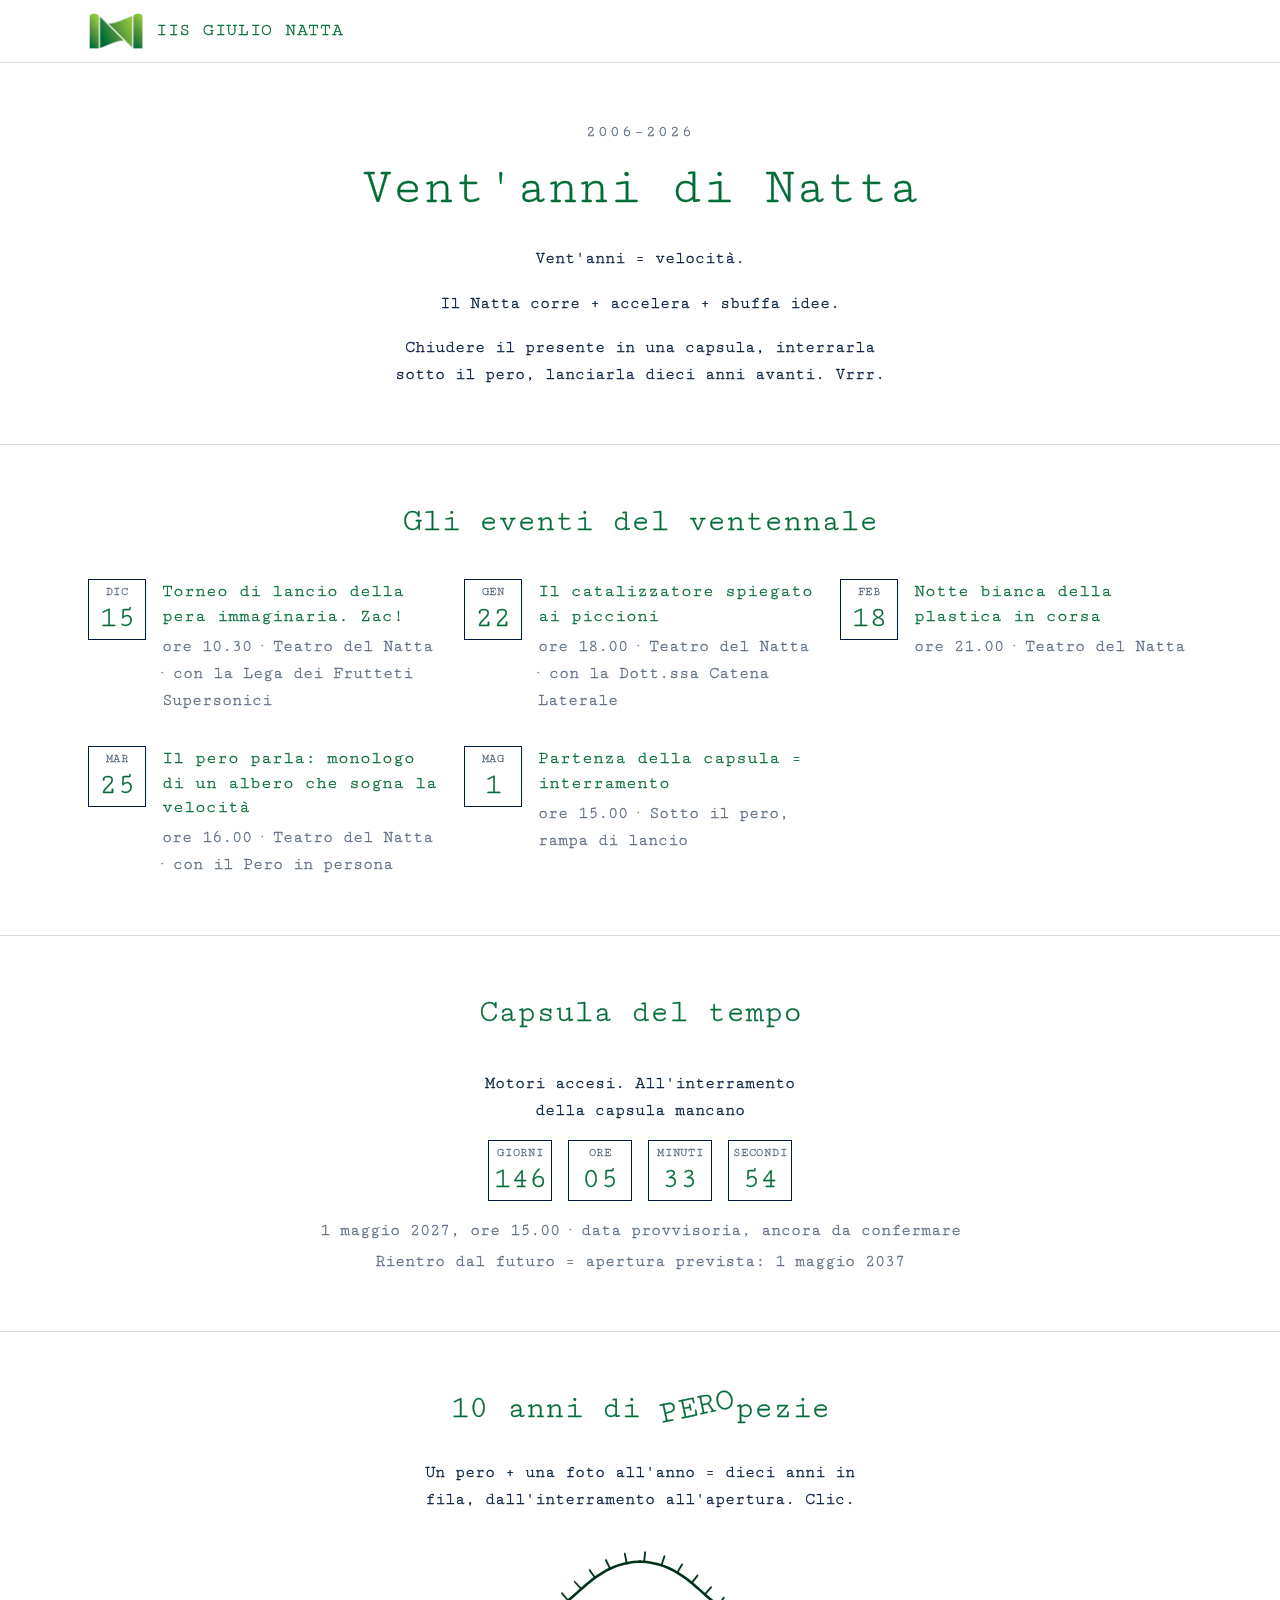
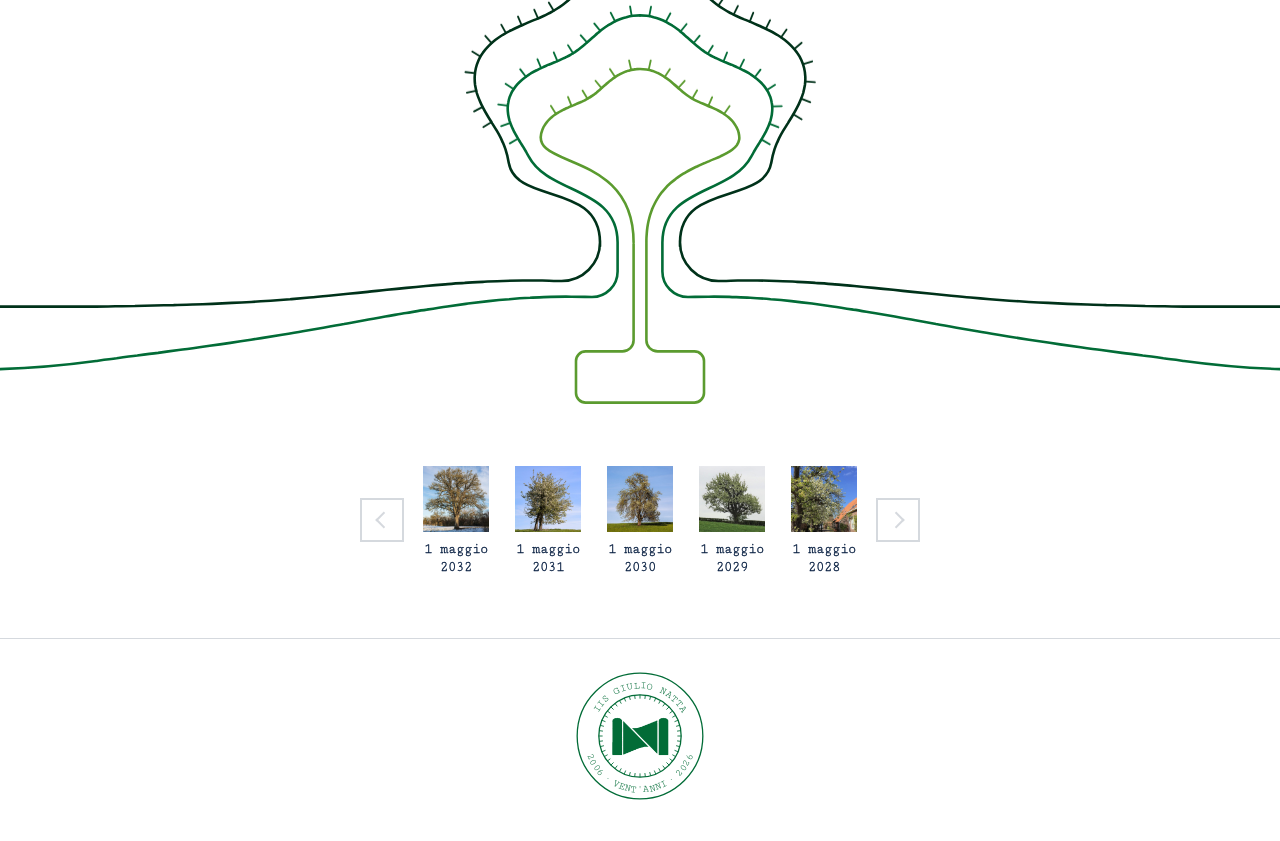
==== index.html @ a5e30e9a "Home riordinata: eventi prima della capsula del tempo, occhiello "2006–2026" e testi in stile futuri" ====
<!DOCTYPE html>
<html lang="it">
<head>
  <meta charset="utf-8">
  <meta name="viewport" content="width=device-width, initial-scale=1">

  <!-- TESTO MODIFICABILE: titolo della scheda del browser e descrizione
       che compare su Google e nelle anteprime quando si condivide il
       link. Stanno qui e non in contenuti/ perché devono esserci prima
       che la pagina legga i file di testo. -->
  <title>Vent'anni di Natta | IIS Giulio Natta, Rivoli</title>
  <meta name="description" content="Il ventennale dell'IIS Giulio Natta di Rivoli (2006–2026) e la capsula del tempo custodita per dieci anni sotto il pero della scuola.">

  <!-- BOZZA: chiede ai motori di ricerca di non mostrare questa pagina
       e di non seguirne i link. Va TOLTA quando il sito è approvato. -->
  <meta name="robots" content="noindex, nofollow">

  <!--
    Il numero dopo ?v= serve a far riscaricare il file quando cambia.
    Senza, il browser continua a usare per qualche minuto la copia
    vecchia e le modifiche non si vedono.
    QUANDO SI MODIFICA UN FILE .css O .js, SI AUMENTA IL NUMERO DI UNO
    in tutte le pagine che lo caricano.
  -->
  <link rel="stylesheet" href="grafica.css?v=7">
  <link rel="icon" href="immagini/logo-natta.png">
</head>
<body data-pagina="home">

  <a class="salta" href="#contenuto">Salta al contenuto</a>

  <!-- La testata: logo e nome della scuola e il menu, su fondo bianco.
       Le voci del menu le mette js/comuni.js, leggendo comuni.txt: solo
       le pagine "pronta". Sul telefono c'è il pulsante "Menu", che apre
       l'elenco; al computer, se ci stanno, le voci sono affiancate. -->
  <header class="testata">
    <div class="interno testata-interno">
      <p class="marchio">
        <!-- alt vuoto: il nome della scuola è scritto subito accanto -->
        <img class="logo-scuola" src="immagini/logo-natta.png" alt="" width="231" height="155">
        <span id="nome-scuola"></span>
      </p>
      <nav class="menu" id="menu" hidden>
        <button type="button" class="pulsante pulsante-vuoto menu-pulsante" id="menu-pulsante" aria-expanded="false" aria-controls="menu-lista"></button>
        <ul class="menu-lista" id="menu-lista"></ul>
      </nav>
    </div>
  </header>

  <!-- Tutti i testi qui sotto arrivano dai file della cartella
       contenuti/: home.txt, comuni.txt, foto-pero.txt ed eventi.txt. Il contenuto resta nascosto
       finché i testi non sono stati letti, così non si vedono titoli
       vuoti. -->
  <main id="contenuto" tabindex="-1" hidden>

    <!-- Apertura: occhiello, titolo (l'unico h1), le righe di testo e i
         pulsanti. "Capsula del tempo", con il conto alla rovescia, sta
         più sotto, dopo gli eventi. -->
    <section class="sezione apertura" aria-labelledby="titolo">
      <div class="interno">
        <p class="occhiello" id="occhiello"></p>
        <h1 class="titolo-sito" id="titolo"></h1>
        <!-- Le righe di testo: una per ogni campo "testo" di home.txt -->
        <div class="presentazione" id="presentazione"></div>
        <!-- I pulsanti compaiono solo se la loro pagina è "pronta" -->
        <p class="pulsanti" id="pulsanti" hidden></p>
      </div>
    </section>

    <!-- "Gli eventi del ventennale": per ogni evento il foglietto della
         data, il titolo e sotto ora, luogo e relatore. Gli eventi
         passati spariscono da soli; la sezione si vede solo prima
         dell'interramento. La riempie js/home.js con eventi.txt. -->
    <section class="sezione" id="sezione-eventi" aria-labelledby="titolo-eventi" hidden>
      <div class="interno">
        <h2 class="titolo-sezione titolo-centrato" id="titolo-eventi"></h2>
        <ul class="date" id="elenco-eventi"></ul>
      </div>
    </section>

    <!-- "Capsula del tempo": il conto alla rovescia e la data, dopo gli
         eventi. Lo scrive js/home.js e cambia con le tre fasi: prima
         dell'interramento, dopo l'interramento, dopo l'apertura. Dopo
         l'interramento gli eventi spariscono e questa sezione sale da
         sola sotto l'apertura. -->
    <section class="sezione sezione-conto" id="sezione-conto" aria-labelledby="titolo-conto">
      <div class="interno">
        <h2 class="titolo-sezione" id="titolo-conto"></h2>
        <div class="conto" id="conto"></div>
      </div>
    </section>

    <!-- "10 anni di Peropezie": il palco con il disegno del pero e, sotto,
         la fila delle foto. Toccando una foto, la foto prende il posto
         del disegno. Lo riempie js/peropezie.js, con i testi di home.txt
         e le foto di foto-pero.txt. -->
    <section class="sezione peropezie" aria-labelledby="titolo-peropezie">
      <div class="interno">
        <h2 class="titolo-sezione" id="titolo-peropezie"></h2>
        <p class="sezione-riga" id="riga-peropezie"></p>

        <div class="palco">
          <!-- Il disegno del pero, letto da immagini/pero-capsula.svg. È
               solo decorativo: nascosto ai lettori di schermo. -->
          <div class="palco-scena palco-pero" id="palco-pero" aria-hidden="true"></div>
          <!-- La foto scelta, al posto del disegno -->
          <figure class="palco-scena palco-foto" id="palco-foto" hidden>
            <img id="palco-immagine" src="" alt="">
          </figure>
        </div>
        <div class="palco-sotto" id="palco-sotto" hidden>
          <p class="palco-data" id="palco-data"></p>
          <p class="palco-credito" id="palco-credito"></p>
          <p><button type="button" class="pulsante pulsante-vuoto" id="torna-al-pero"></button></p>
        </div>

        <!-- La fila delle foto piccole, dalla più recente, con le due
             frecce. Compare solo se ci sono foto. -->
        <div class="fila-foto" id="fila-foto" hidden>
          <button type="button" class="freccia freccia-indietro" id="freccia-indietro"></button>
          <ul class="miniature" id="miniature"></ul>
          <button type="button" class="freccia freccia-avanti" id="freccia-avanti"></button>
        </div>

        <!-- Per il lettore di schermo: dice che cosa c'è nel palco dopo
             ogni cambio -->
        <p class="solo-lettori" id="annuncio-palco" aria-live="polite"></p>
      </div>
    </section>

  </main>

  <!-- TESTO MODIFICABILE: compare solo se i file di testo non si
       possono leggere. -->
  <section class="sezione" id="avviso" hidden>
    <div class="interno">
      <h1 class="titolo-sezione">Vent'anni di Natta</h1>
      <p>Non riesco a caricare i testi di questa pagina.</p>
      <p>Se hai aperto il file dal computer con un doppio clic, usa invece
         anteprima.bat. Altrimenti ricarica la pagina, oppure
         visita il <a href="https://www.itisgiulionatta.it">sito della scuola</a>.</p>
    </div>
  </section>

  <!-- Se JavaScript è spento, la pagina non può leggere i testi -->
  <noscript>
    <section class="sezione">
      <div class="interno">
        <p>Per vedere questa pagina serve JavaScript attivo nel browser.
           In alternativa visita il
           <a href="https://www.itisgiulionatta.it">sito della scuola</a>.</p>
      </div>
    </section>
  </noscript>

  <!-- Il piede: il timbro rotondo e, accanto, il link al kit per i
       docenti (solo quando la pagina c'è, e solo prima
       dell'interramento) -->
  <footer class="piede">
    <div class="interno piede-interno">
      <!-- Il timbro lo disegna js/comuni.js. È solo decorativo. -->
      <div class="timbro" id="timbro" aria-hidden="true"></div>
      <ul class="piede-voci" id="piede" hidden></ul>
    </div>
  </footer>

  <script src="js/contenuti.js?v=1"></script>
  <script src="js/comuni.js?v=5"></script>
  <script src="js/home.js?v=4"></script>
  <script src="js/peropezie.js?v=2"></script>
</body>
</html>
---- grafica.css ----
/* =================================================================
   GRAFICA "A CARTOLINA" - VENT'ANNI DEL NATTA
   IIS Giulio Natta, Rivoli

   Come il sito di orientamento (le regole sono in CLAUDE.md, punto 6).

   IN BREVE
     - un solo carattere, Cutive Mono, salvato nella cartella fonts/
     - fondo tutto bianco; le sezioni sono separate da un filetto
       grigio sottile
     - il verde della scuola per titoli, pulsanti e link
     - pulsanti rettangolari ad angoli vivi, con la freccia "›"
     - foglietti da calendario per le date e il conto alla rovescia

   Si scrive PRIMA PER IL TELEFONO: le regole qui sotto valgono per lo
   schermo piccolo, e quelle per computer e LIM stanno in fondo, nella
   sezione SCHERMI PIÙ LARGHI.
   ================================================================= */


/* -----------------------------------------------------------------
   IL CARATTERE
   Cutive Mono, licenza SIL Open Font License (testo in fonts/OFL.txt).
   Il file sta nel sito: nessun collegamento a Google Fonts.
   Ha un solo spessore, senza grassetto: titoli e nomi si distinguono
   per grandezza, colore e maiuscolo. font-synthesis: none impedisce
   al browser di inventare un grassetto finto.
   ----------------------------------------------------------------- */

@font-face {
  font-family: "Cutive Mono";
  src: url("fonts/cutive-mono-regular.ttf?v=1") format("truetype");
  font-weight: normal;
  font-style: normal;
  font-display: swap;
}


/* -----------------------------------------------------------------
   COLORI
   Contrasto sul bianco scritto accanto a ogni colore. Non si cambiano
   senza dirlo ad Alessandra.
   ----------------------------------------------------------------- */

:root {
  --verde:         #026C37;  /* titoli, pulsanti, link: 6,6 sul bianco */
  --verde-scuro:   #014A26;  /* pulsante pieno al passaggio del mouse: 10,4 */
  --blu-notte:     #00193C;  /* il testo: 17,9 sul bianco */
  --grigio:        #5B6B80;  /* scritte secondarie: 5,4 sul bianco */
  --filetto:       #D5D9DE;  /* il filetto fra le sezioni: solo decorativo */
  --bianco:        #FFFFFF;

  --carattere:     "Cutive Mono", "Courier New", monospace;

  /* Misure */
  --massimo:       72rem;    /* larghezza massima del contenuto */
}


/* -----------------------------------------------------------------
   BASE
   ----------------------------------------------------------------- */

* { box-sizing: border-box; }

[hidden] { display: none !important; }

body {
  margin: 0;
  font-family: var(--carattere);
  font-size: 1.0625rem;   /* 17 pixel: il minimo è 16 */
  font-weight: normal;
  font-synthesis: none;
  /* Niente legature: "fi" resta di due lettere, come vuole il Cutive
     Mono, che ha tutte le lettere larghe uguali */
  font-variant-ligatures: none;
  /* Il Cutive Mono è piuttosto sottile: un contorno di 0,3 pixel nello
     stesso colore del testo lo rende un po' più pieno, come nel sito di
     orientamento. Non vale per il timbro (più sotto). */
  -webkit-text-stroke: 0.3px currentColor;
  line-height: 1.6;
  color: var(--blu-notte);
  background: var(--bianco);
}

/* Il timbro resta come un timbro vero, senza il contorno */
.timbro { -webkit-text-stroke: 0; }

h1, h2, h3 {
  margin: 0 0 0.6em;
  font-weight: normal;
  line-height: 1.25;
  color: var(--verde);
}

/* Righe pareggiate: nei titoli e nei testi brevi centrati le righe
   hanno lunghezze simili, così nessuna parola resta sola a capo. Sui
   browser vecchi non succede niente. */
.titolo-sito,
.titolo-sezione,
.occhiello,
.conto-riga { text-wrap: balance; }

p { margin: 0 0 1em; }
p:last-child { margin-bottom: 0; }

ul { margin: 0; padding: 0; list-style: none; }

a { color: var(--verde); text-decoration-thickness: 1px; text-underline-offset: 0.2em; }
a:hover { text-decoration-thickness: 2px; }

/* Testo nascosto alla vista ma letto dai lettori di schermo */
.solo-lettori {
  position: absolute;
  width: 1px;
  height: 1px;
  overflow: hidden;
  clip: rect(0 0 0 0);
  white-space: nowrap;
}

/* Un dato che manca: [DA COMPLETARE: ...], ben visibile */
.da-completare {
  padding: 0 0.3em;
  border: 2px dashed currentColor;
}


/* -----------------------------------------------------------------
   ACCESSIBILITÀ
   Il contorno di messa a fuoco serve a chi naviga con la tastiera:
   non va tolto. Blu notte, 3 pixel.
   ----------------------------------------------------------------- */

:focus-visible {
  outline: 3px solid var(--blu-notte);
  outline-offset: 3px;
}

/* Il contenuto riceve il focus da "Salta al contenuto": niente
   contorno, il lettore di schermo lo legge comunque */
[tabindex="-1"]:focus { outline: none; }

/* Salta al contenuto: compare solo premendo Tab appena aperta la
   pagina, e porta dritti al contenuto senza passare dalla testata */
.salta {
  position: absolute;
  left: -999px;
  top: 0.5rem;
  z-index: 10;
  padding: 0.6em 1em;
  color: var(--bianco);
  background: var(--verde);
}

.salta:focus { left: 0.75rem; }


/* -----------------------------------------------------------------
   LE SEZIONI
   Tutte su fondo bianco. Dentro, il contenuto è largo al massimo
   --massimo. Fra una sezione e l'altra, un filetto grigio sottile.
   ----------------------------------------------------------------- */

.interno {
  max-width: var(--massimo);
  margin: 0 auto;
  padding: 0 1rem;
}

.sezione {
  padding: 2.5rem 0;
  border-top: 1px solid var(--filetto);
}

.titolo-sezione {
  font-size: 1.75rem;
  margin-bottom: 1.2em;
}


/* -----------------------------------------------------------------
   I PULSANTI
   Rettangolo ad angoli vivi, con la freccia "›" dopo la scritta, alti
   almeno 44 pixel (la misura minima per il dito).
     - pulsante pieno: fondo verde, testo bianco (6,6)
     - pulsante vuoto: fondo bianco, bordo e testo verdi
   ----------------------------------------------------------------- */

.pulsante {
  display: inline-flex;
  align-items: center;
  gap: 0.6em;
  min-height: 2.75rem;      /* 44 pixel */
  padding: 0.45em 1.1em;
  border: 2px solid var(--verde);
  border-radius: 0;
  line-height: 1.3;
  text-decoration: none;
}

/* La freccia "›" è disegnata con due lati di un quadratino ruotato: il
   "›" del Cutive Mono è uguale al segno di maggiore. È solo un disegno,
   senza testo: il lettore di schermo non la legge. */
.pulsante::after,
.link-freccia::after {
  content: "";
  flex: none;
  display: inline-block;
  width: 0.42em;
  height: 0.42em;
  margin-right: 0.15em;
  border-top: 1.5px solid currentColor;
  border-right: 1.5px solid currentColor;
  transform: rotate(45deg);
}

.pulsante:hover { text-decoration: underline; text-decoration-thickness: 1px; }

/* I pulsanti veri (button) non prendono da soli il carattere della
   pagina */
button.pulsante { font: inherit; font-variant-ligatures: none; cursor: pointer; }

.pulsante-pieno {
  color: var(--bianco);
  background: var(--verde);
}

.pulsante-pieno:hover { background: var(--verde-scuro); border-color: var(--verde-scuro); }

.pulsante-vuoto {
  color: var(--verde);
  background: var(--bianco);
}

/* Un link nel testo con la freccia dopo */
.link-freccia::after {
  margin-left: 0.4em;
  vertical-align: 0.08em;
}


/* -----------------------------------------------------------------
   TESTATA
   Bianca: il logo e il nome della scuola, con il filetto sotto.
   ----------------------------------------------------------------- */

.testata {
  position: relative;
  padding: 0.75rem 0;
  border-bottom: 1px solid var(--filetto);
}

.testata-interno {
  display: flex;
  align-items: center;
  gap: 1.5rem;
}

.marchio {
  flex: none;
  display: flex;
  align-items: center;
  gap: 0.75rem;
  margin: 0;
  font-size: 1.125rem;
  line-height: 1.2;
  letter-spacing: 0.04em;
  text-transform: uppercase;
  color: var(--verde);
}

/* Nelle pagine interne logo e nome portano alla home */
a.marchio { text-decoration: none; }
a.marchio:hover #nome-scuola { text-decoration: underline; }


/* -----------------------------------------------------------------
   IL MENU
   Prima disposizione (A): le voci affiancate a destra del nome della
   scuola, se ci stanno; altrimenti (telefono) il pulsante vuoto "Menu"
   a destra, che apre l'elenco sotto la testata, sopra la pagina. La
   pagina in cui si è: verde e sottolineata. js/comuni.js mette
   "menu-stretto" sulla testata quando le voci non ci stanno e
   "menu-aperto" quando l'elenco è aperto.
   ----------------------------------------------------------------- */

.menu {
  flex: 1 1 auto;
  min-width: 0;
  display: flex;
  justify-content: flex-end;
  align-items: center;
  overflow: hidden;            /* per capire se le voci ci stanno */
}

.menu-lista {
  flex: none;
  display: flex;
  gap: 1.75rem;
  margin: 0;
  white-space: nowrap;
}

.menu-lista a {
  display: inline-flex;
  align-items: center;
  min-height: 2.75rem;         /* 44 pixel */
  color: var(--blu-notte);
  text-decoration: none;
}

.menu-lista a:hover { text-decoration: underline; text-decoration-thickness: 1px; }

.menu-lista a[aria-current="page"] {
  color: var(--verde);
  text-decoration: underline;
  text-decoration-thickness: 2px;
  text-underline-offset: 0.35em;
}

.menu-pulsante { display: none; }

/* La freccia del pulsante punta in basso; con il menu aperto, in alto */
.menu-pulsante::after { transform: rotate(135deg); margin-top: -0.25em; }
.menu-pulsante[aria-expanded="true"]::after { transform: rotate(-45deg); margin-top: 0.25em; }

.menu-stretto .menu { overflow: visible; }
.menu-stretto .menu-pulsante { display: inline-flex; }
.menu-stretto .menu-lista { display: none; }

.menu-stretto.menu-aperto .menu-lista {
  display: block;
  position: absolute;
  z-index: 5;
  top: 100%;
  left: 0;
  right: 0;
  padding: 0 1rem 0.5rem;
  background: var(--bianco);
  border-bottom: 1px solid var(--filetto);
  white-space: normal;
}

.menu-stretto.menu-aperto .menu-lista li { border-top: 1px solid var(--filetto); }
.menu-stretto.menu-aperto .menu-lista li:first-child { border-top: 0; }
.menu-stretto.menu-aperto .menu-lista a { display: flex; min-height: 3rem; font-size: 1.125rem; }

/* PROVVISORIO, finché Alessandra non sceglie (index.html?menu=b).
   Seconda disposizione (B): la testata su due righe, tutto centrato,
   come una cartolina: sopra logo e nome, sotto le voci separate da un
   punto. Sul telefono il pulsante sta centrato sotto il nome e l'elenco
   si apre dentro la testata, spingendo giù la pagina, con le voci
   centrate e più grandi. */
.menu-b .testata-interno { flex-direction: column; gap: 0.35rem; }
.menu-b .menu { width: 100%; justify-content: center; }
.menu-b .menu-lista { gap: 0; }
.menu-b .menu-lista li + li::before {
  content: "·";
  margin: 0 0.9em;
  color: var(--grigio);
}
.menu-b .menu-stretto.menu-aperto .menu-lista {
  position: static;
  width: 100%;
  margin-top: 0.5rem;
  padding: 0;
  border-bottom: 0;
  text-align: center;
}
.menu-b .menu-stretto.menu-aperto .menu-lista li + li::before { content: none; }
.menu-b .menu-stretto.menu-aperto .menu-lista a { justify-content: center; font-size: 1.25rem; }
.menu-b .menu-stretto .menu { flex-direction: column; }

/* Il logo è piccolo (231 per 155 pixel): non va ingrandito oltre */
.logo-scuola {
  display: block;
  flex: none;
  width: 56px;
  height: auto;
}


/* -----------------------------------------------------------------
   APERTURA
   Occhiello, titolo, conto alla rovescia e pulsanti, centrati. Senza
   disegno. La sezione d'apertura non ha il filetto sopra: c'è già
   quello della testata.
   ----------------------------------------------------------------- */

.apertura {
  border-top: 0;
  text-align: center;
}

.occhiello {
  margin-bottom: 0.8rem;
  font-size: 1rem;
  letter-spacing: 0.12em;
  text-transform: uppercase;
  color: var(--grigio);
}

.presentazione { max-width: 34rem; margin: 0 auto; text-wrap: balance; }

.titolo-sito {
  max-width: 20em;
  margin: 0 auto 0.5em;
  font-size: 2rem;
  line-height: 1.2;
}

/* Sul telefono i pulsanti uno sotto l'altro, larghi uguali, a tutta
   larghezza; sul computer affiancati (SCHERMI PIÙ LARGHI) */
.pulsanti {
  display: flex;
  flex-direction: column;
  align-items: stretch;
  gap: 0.9rem;
  margin: 2rem 0 0;
}

.pulsanti .pulsante { justify-content: center; }


/* -----------------------------------------------------------------
   IL CONTO ALLA ROVESCIA
   Una riga sopra, i foglietti in fila e, sotto, la data. I foglietti
   sono un disegno (aria-hidden): per il lettore di schermo c'è una
   frase nascosta, scritta una volta sola all'apertura della pagina e
   non annunciata di continuo.
   ----------------------------------------------------------------- */

.sezione-conto { text-align: center; }

.conto { margin: 0; }

.conto-riga { margin: 0 auto 1rem; max-width: 30rem; }

.conto-foglietti {
  display: flex;
  justify-content: center;
  gap: 0.75rem;
}

/* Il foglietto: contorno sottile blu notte, angoli vivi; dentro la
   scritta piccola grigia e il numero grande in verde. Niente anellini,
   niente striscia piena. Largo 64 pixel e non 58 come in orientamento,
   perché ci stiano "SECONDI" e i giorni a tre cifre. */
.foglietto {
  flex: none;
  display: flex;
  flex-direction: column;
  align-items: center;
  width: 64px;
  padding: 0.35rem 0 0.4rem;
  border: 1px solid var(--blu-notte);
  line-height: 1;
}

.foglietto-scritta {
  font-size: 12px;
  letter-spacing: 0.06em;
  margin-left: 0.06em;     /* bilancia la spaziatura dopo l'ultima lettera */
  text-transform: uppercase;
  color: var(--grigio);
}

.foglietto-numero {
  margin-top: 0.3rem;
  font-size: 30px;
  color: var(--verde);
}

/* Dopo l'interramento: un solo foglietto, più largo, con tutti i
   giorni all'apertura (fino a "3.653") */
.foglietto-largo { width: 120px; }

.conto-data {
  margin: 1rem 0 0;
  color: var(--grigio);
}

/* Un pezzo di riga che non si spezza: va a capo intero */
.intero { white-space: nowrap; }

/* La riga dell'apertura sotto la data dell'interramento */
.conto-apertura {
  margin: 0.25rem 0 0;
  color: var(--grigio);
}

/* Dopo l'apertura: la frase al posto dei foglietti */
.conto-aperta { margin: 0; font-size: 1.125rem; }


/* -----------------------------------------------------------------
   "10 ANNI DI PEROPEZIE"
   Titolo e riga centrati, il palco verticale con il disegno del pero
   (o la foto scelta), sotto la fila delle foto piccole con le frecce.
   La linea del terreno esce dal disegno: la sezione la taglia ai bordi.
   ----------------------------------------------------------------- */

.peropezie { text-align: center; overflow: hidden; }

/* La sillaba "pero" del titolo: nel file è scritta normale. In
   maiuscolo e un po' storta, come un timbro messo di traverso. */
.pero {
  display: inline-block;
  text-transform: uppercase;
  transform: rotate(-12deg) translateY(-0.06em);
}

.sezione-riga { max-width: 34rem; margin: -0.5rem auto 2rem; text-wrap: balance; }

/* Il palco ha le proporzioni del disegno (220 per 300) */
.palco {
  position: relative;
  width: min(100%, 18rem);
  aspect-ratio: 220 / 300;
  margin: 0 auto;
}

.palco-scena { position: absolute; inset: 0; margin: 0; }

.palco-pero svg { display: block; width: 100%; height: 100%; overflow: visible; }

/* La foto intera, con i margini bianchi se non ha la forma del palco */
.palco-foto img {
  display: block;
  width: 100%;
  height: 100%;
  object-fit: contain;
  background: var(--bianco);
}

/* Lo spessore lo calcola js/peropezie.js (--spessore), perché sullo
   schermo resti uguale a ogni grandezza del palco */
.palco-pero .linea path { stroke-width: var(--spessore, 2px); }
.palco-pero .righette { stroke-width: var(--spessore-righette, 1.4px); }

/* Il disegno si traccia quando il palco entra nello schermo
   ("disegna"): le due metà di linea-1 partono insieme dai bordi e si
   incontrano in cima alla chioma; linea-2 fa lo stesso mezzo secondo
   dopo; poi linea-3 disegna la chioma interna e scende a chiudere la
   capsula; infine compaiono le righette. Ogni tratto è lungo 1
   (pathLength nel disegno). Con "completo" il disegno è intero, senza
   animazione (per esempio tornando al pero da una foto). */
@keyframes disegna-pero { from { stroke-dashoffset: 1.01; } to { stroke-dashoffset: 0; } }
@keyframes compari { from { opacity: 0; } to { opacity: 1; } }

.palco-pero .linea path { stroke-dasharray: 1 2; stroke-dashoffset: 1.01; }
.palco-pero .righette { opacity: 0; }
.palco-pero.disegna .linea-1 path { animation: disegna-pero 1.3s ease-in-out forwards; }
.palco-pero.disegna .linea-2 path { animation: disegna-pero 1.3s ease-in-out 0.5s forwards; }
.palco-pero.disegna .linea-3 path { animation: disegna-pero 1s ease-in-out 1.8s forwards; }
.palco-pero.disegna .righette { animation: compari 0.5s ease 2.8s forwards; }
.palco-pero.completo .linea path { animation: none; stroke-dasharray: none; stroke-dashoffset: 0; }
.palco-pero.completo .righette { animation: none; opacity: 1; }

@media (prefers-reduced-motion: reduce) {
  .palco-pero .linea path { animation: none; stroke-dasharray: none; stroke-dashoffset: 0; }
  .palco-pero .righette { animation: none; opacity: 1; }
}

.palco-sotto { margin-top: 1rem; }
.palco-data { margin: 0; }
.palco-credito { margin: 0 0 1rem; color: var(--grigio); }

/* La fila delle foto piccole fra le due frecce */
/* Larga quanto le foto, così le frecce stanno accanto alla fila; quando
   le foto non ci stanno, la fila si scorre */
.fila-foto {
  display: flex;
  align-items: center;
  gap: 0.5rem;
  width: fit-content;
  max-width: min(100%, 40rem);
  margin: 2rem auto 0;
}

.miniature {
  flex: 0 1 auto;
  display: flex;
  gap: 0.75rem;
  min-width: 0;
  padding: 6px 4px;          /* spazio per il contorno del focus */
  overflow-x: auto;
  scroll-snap-type: x mandatory;
  scroll-padding-inline: 4px;  /* la prima foto si ferma dentro il margine */
  scrollbar-width: none;
}

.miniature li { flex: none; scroll-snap-align: start; }
/* Con poche foto la fila sta al centro */
.miniature li:first-child { margin-left: auto; }
.miniature li:last-child { margin-right: auto; }

.miniatura {
  display: flex;
  flex-direction: column;
  align-items: center;
  width: 80px;
  padding: 0;
  border: 0;
  background: none;
  font: inherit;
  color: inherit;
  cursor: pointer;
}

.miniatura img {
  display: block;
  width: 72px;
  height: 72px;
  object-fit: cover;
  border: 3px solid transparent;
}

/* La foto che è nel palco ha il bordo verde */
.miniatura[aria-pressed="true"] img { border-color: var(--verde); }

/* La data sotto la foto piccola: 14 pixel, eccezione voluta al minimo di
   16, perché "1 maggio 2027" stia sotto una foto di 72 pixel */
.miniatura-data { margin-top: 0.3rem; font-size: 14px; line-height: 1.3; }

/* Le frecce: pulsanti quadrati a etichetta da 44 pixel */
.freccia {
  position: relative;
  flex: none;
  width: 44px;
  height: 44px;
  padding: 0;
  border: 2px solid var(--verde);
  background: var(--bianco);
  color: var(--verde);
  cursor: pointer;
}

.freccia::before {
  content: "";
  position: absolute;
  top: 50%;
  left: 50%;
  width: 10px;
  height: 10px;
  border-top: 2px solid currentColor;
  border-right: 2px solid currentColor;
  transform: translate(-65%, -50%) rotate(45deg);
}

.freccia-indietro::before { transform: translate(-35%, -50%) rotate(-135deg); }

.freccia:disabled { border-color: var(--filetto); color: var(--filetto); cursor: default; }


/* -----------------------------------------------------------------
   "GLI EVENTI DEL VENTENNALE"
   Il titolo centrato; sotto, per ogni evento, il foglietto della data
   (come gli open day di orientamento) e accanto il titolo dell'evento
   con sotto, in grigio, ora, luogo e relatore. Una colonna sul
   telefono, due dai 48rem, tre dai 66rem.
   ----------------------------------------------------------------- */

.titolo-centrato { text-align: center; }

.date {
  display: grid;
  gap: 1.5rem;
}

.data {
  display: flex;
  align-items: flex-start;
  gap: 1rem;
}

/* Il foglietto degli eventi è largo 58 pixel, come in orientamento */
.data .foglietto { width: 58px; }

.data-testi { min-width: 0; }

.evento-titolo {
  margin: 0 0 0.3rem;
  font-size: 1.125rem;
  line-height: 1.35;
}

.evento-dettagli { margin: 0; color: var(--grigio); }


/* -----------------------------------------------------------------
   PIEDE
   Bianco: il timbro rotondo verde e, accanto, il link al kit per i
   docenti quando c'è.
   ----------------------------------------------------------------- */

.piede {
  padding: 2rem 0 2.5rem;
  border-top: 1px solid var(--filetto);
  font-size: 1rem;
}

.piede-interno {
  display: flex;
  align-items: center;
  justify-content: center;
  gap: 1.25rem;
}

/* Il timbro: due cerchi, le scritte lungo gli archi, le righette verso
   l'interno e il logo al centro, tutto in verde */
.timbro {
  position: relative;
  flex: none;
  width: 120px;
  height: 120px;
  color: var(--verde);
}

.timbro svg { display: block; width: 100%; height: 100%; }

.timbro-bordo,
.timbro-righette {
  fill: none;
  stroke: currentColor;
  stroke-width: 1.2;
}

.timbro-righette { stroke-width: 0.8; }

/* Il disegno del timbro è largo 120 unità: con il timbro largo 120
   pixel, un'unità è un pixel */
.timbro-scritta {
  font-family: var(--carattere);
  font-size: 9.5px;
  letter-spacing: 0.04em;
  fill: currentColor;
}

/* Il logo al centro, tinto di verde: il disegno del logo fa da stampo
   (mask) e il colore lo riempie. Largo quasi quanto lo spazio dentro
   le righette. */
.timbro-logo {
  position: absolute;
  top: 50%;
  left: 50%;
  width: 45%;
  aspect-ratio: 231 / 155;
  transform: translate(-50%, -50%);
  background: currentColor;
  -webkit-mask: url("immagini/logo-natta.png") center / contain no-repeat;
          mask: url("immagini/logo-natta.png") center / contain no-repeat;
}

.piede-voci {
  flex: 0 1 auto;
  min-width: 0;
  line-height: 1.7;
}

.piede-domanda { color: var(--grigio); }


/* -----------------------------------------------------------------
   SCHERMI PIÙ LARGHI
   ----------------------------------------------------------------- */

@media (min-width: 40rem) {
  .interno { padding: 0 1.5rem; }
  .sezione { padding: 3.5rem 0; }
  .titolo-sito { font-size: 2.75rem; }
  .titolo-sezione { font-size: 2rem; }
  .pulsanti { flex-direction: row; justify-content: center; align-items: center; flex-wrap: wrap; }
  .conto-foglietti { gap: 1rem; }
  .piede-interno { gap: 2rem; }
  .timbro { width: 130px; height: 130px; }
  .palco { width: 22rem; }
}

@media (min-width: 56rem) {
  .titolo-sito { font-size: 3.25rem; }
}

/* Gli eventi in colonne */
@media (min-width: 48rem) {
  .date { grid-template-columns: repeat(2, 1fr); gap: 2rem 1.5rem; }
}

@media (min-width: 66rem) {
  .date { grid-template-columns: repeat(3, 1fr); }
}
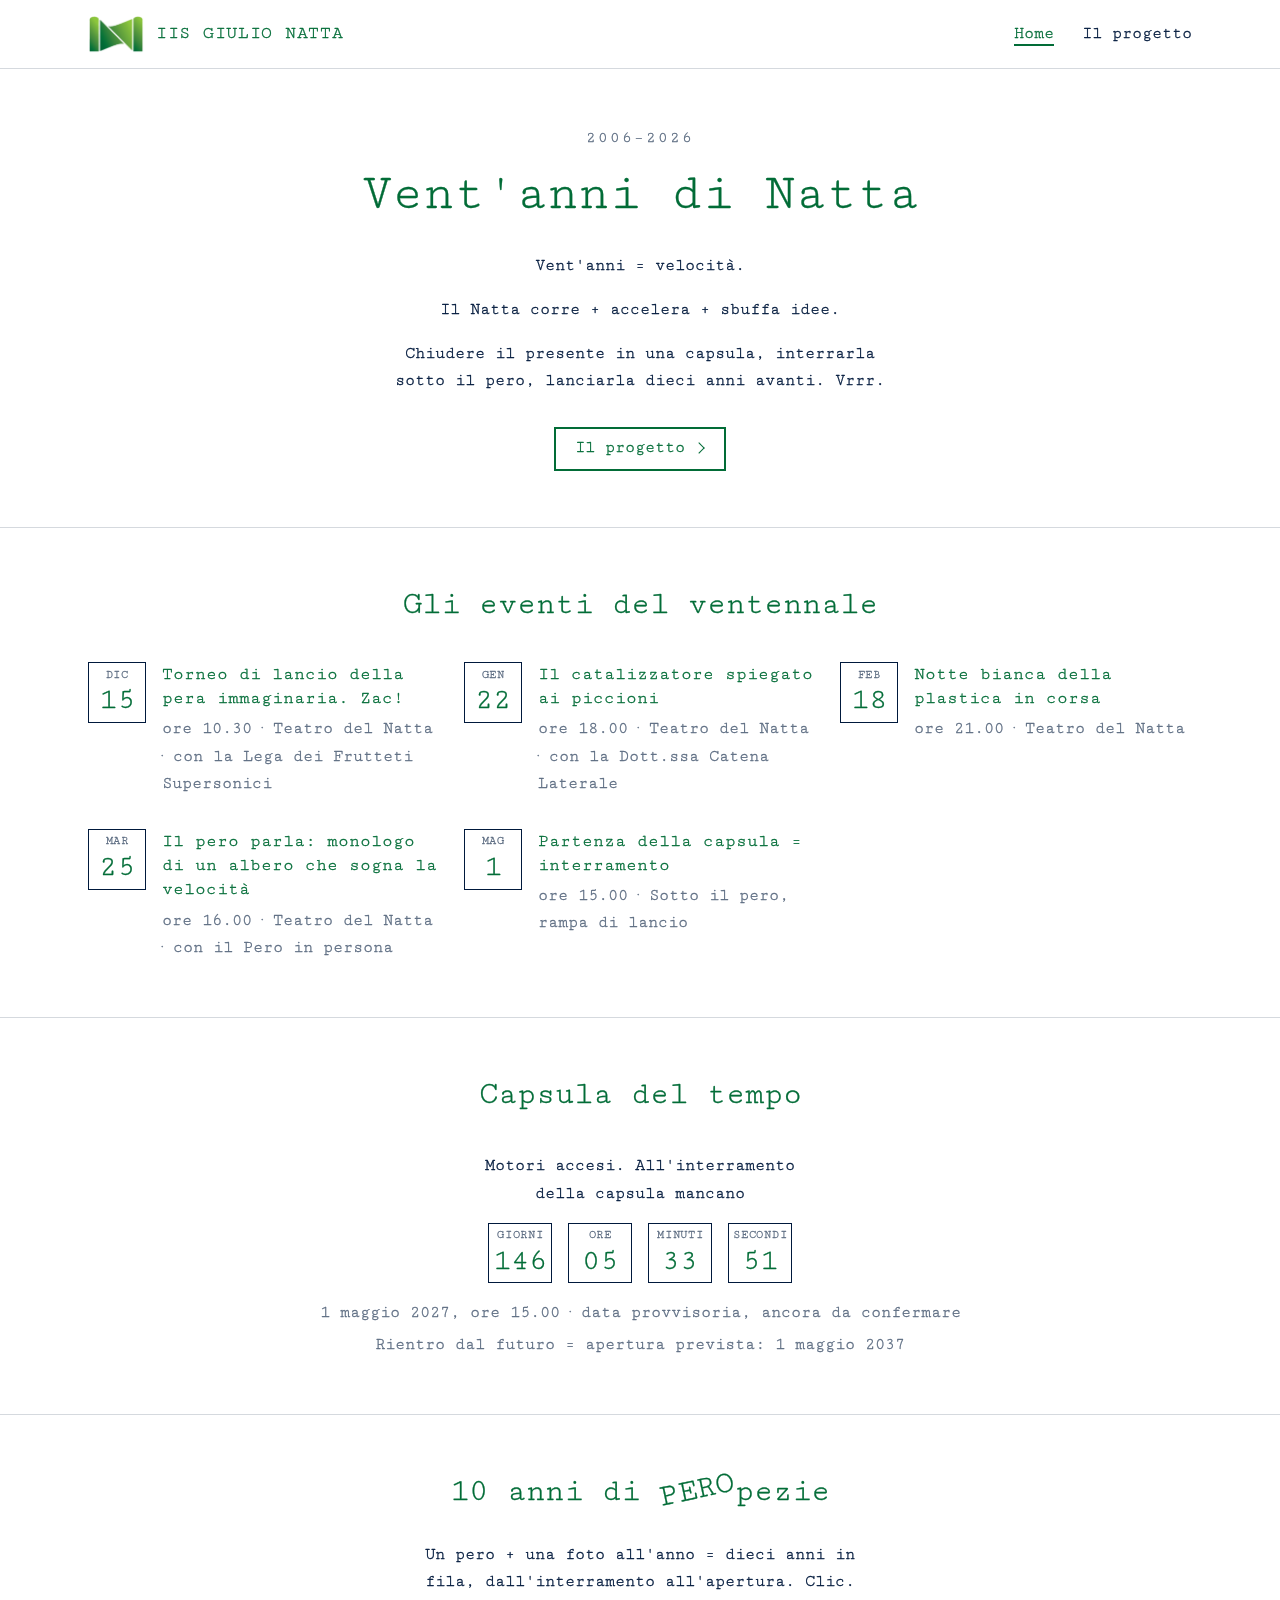
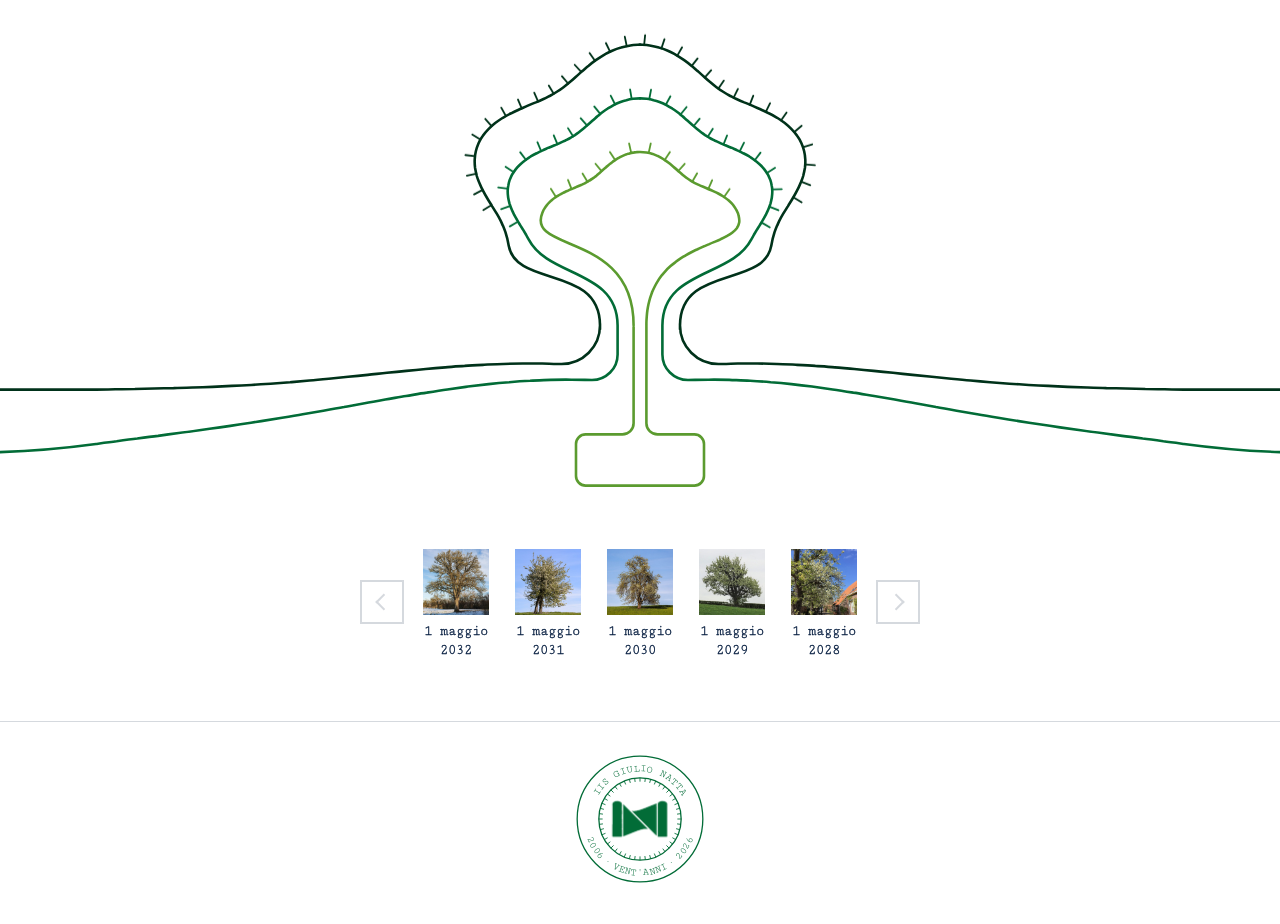
==== commit 9b99a879: "Menu nella testata e pagina "Il progetto" Co-Authored-By: Claude Opus 5.5 <noreply@anthropic.com>" ====
--- a/index.html
+++ b/index.html
@@ -22,7 +22,7 @@
     QUANDO SI MODIFICA UN FILE .css O .js, SI AUMENTA IL NUMERO DI UNO
     in tutte le pagine che lo caricano.
   -->
-  <link rel="stylesheet" href="grafica.css?v=7">
+  <link rel="stylesheet" href="grafica.css?v=8">
   <link rel="icon" href="immagini/logo-natta.png">
 </head>
 <body data-pagina="home">
@@ -165,7 +165,7 @@
   </footer>
 
   <script src="js/contenuti.js?v=1"></script>
-  <script src="js/comuni.js?v=5"></script>
+  <script src="js/comuni.js?v=6"></script>
   <script src="js/home.js?v=4"></script>
   <script src="js/peropezie.js?v=2"></script>
 </body>
--- a/grafica.css
+++ b/grafica.css
@@ -277,7 +277,7 @@
 
 /* -----------------------------------------------------------------
    IL MENU
-   Prima disposizione (A): le voci affiancate a destra del nome della
+   Le voci affiancate a destra del nome della
    scuola, se ci stanno; altrimenti (telefono) il pulsante vuoto "Menu"
    a destra, che apre l'elenco sotto la testata, sopra la pagina. La
    pagina in cui si è: verde e sottolineata. js/comuni.js mette
@@ -325,7 +325,10 @@
 .menu-pulsante::after { transform: rotate(135deg); margin-top: -0.25em; }
 .menu-pulsante[aria-expanded="true"]::after { transform: rotate(-45deg); margin-top: 0.25em; }
 
-.menu-stretto .menu { overflow: visible; }
+.menu-stretto .menu { flex: none; overflow: visible; }
+/* Con il pulsante, il nome della scuola può andare su due righe invece
+   di finire sotto il pulsante */
+.menu-stretto .marchio { flex: 1 1 auto; min-width: 0; }
 .menu-stretto .menu-pulsante { display: inline-flex; }
 .menu-stretto .menu-lista { display: none; }
 
@@ -345,32 +348,6 @@
 .menu-stretto.menu-aperto .menu-lista li { border-top: 1px solid var(--filetto); }
 .menu-stretto.menu-aperto .menu-lista li:first-child { border-top: 0; }
 .menu-stretto.menu-aperto .menu-lista a { display: flex; min-height: 3rem; font-size: 1.125rem; }
-
-/* PROVVISORIO, finché Alessandra non sceglie (index.html?menu=b).
-   Seconda disposizione (B): la testata su due righe, tutto centrato,
-   come una cartolina: sopra logo e nome, sotto le voci separate da un
-   punto. Sul telefono il pulsante sta centrato sotto il nome e l'elenco
-   si apre dentro la testata, spingendo giù la pagina, con le voci
-   centrate e più grandi. */
-.menu-b .testata-interno { flex-direction: column; gap: 0.35rem; }
-.menu-b .menu { width: 100%; justify-content: center; }
-.menu-b .menu-lista { gap: 0; }
-.menu-b .menu-lista li + li::before {
-  content: "·";
-  margin: 0 0.9em;
-  color: var(--grigio);
-}
-.menu-b .menu-stretto.menu-aperto .menu-lista {
-  position: static;
-  width: 100%;
-  margin-top: 0.5rem;
-  padding: 0;
-  border-bottom: 0;
-  text-align: center;
-}
-.menu-b .menu-stretto.menu-aperto .menu-lista li + li::before { content: none; }
-.menu-b .menu-stretto.menu-aperto .menu-lista a { justify-content: center; font-size: 1.25rem; }
-.menu-b .menu-stretto .menu { flex-direction: column; }
 
 /* Il logo è piccolo (231 per 155 pixel): non va ingrandito oltre */
 .logo-scuola {
@@ -790,3 +767,53 @@
 @media (min-width: 66rem) {
   .date { grid-template-columns: repeat(3, 1fr); }
 }
+
+
+/* =================================================================
+   LE PAGINE INTERNE (il-progetto.html, partecipa.html,
+   per-i-docenti.html)
+   Apertura centrata come la home; sezioni con il titolo centrato e il
+   testo allineato a sinistra in una colonna leggibile.
+   ================================================================= */
+
+.titolo-pagina { margin-bottom: 0.6em; }
+
+.testo-pagina .paragrafi,
+.testo-pagina .voci,
+.testo-pagina .elenco-puntato {
+  max-width: 40rem;
+  margin-left: auto;
+  margin-right: auto;
+}
+
+.paragrafi p { margin: 0 0 1em; }
+.paragrafi:empty { display: none; }
+
+/* Le voci: nome in verde, sotto la descrizione */
+.voci { display: grid; gap: 1.5rem; margin-top: 1.5rem; }
+.voce-nome { margin: 0 0 0.2rem; font-size: 1.125rem; }
+.voce-testo { margin: 0; }
+
+/* L'elenco puntato, con un trattino grigio al posto del pallino */
+.elenco-puntato li {
+  position: relative;
+  padding-left: 1.5rem;
+  margin-bottom: 0.7rem;
+}
+.elenco-puntato li::before {
+  content: "";
+  position: absolute;
+  left: 0;
+  top: 0.8em;
+  width: 0.8rem;
+  height: 1px;
+  background: var(--grigio);
+}
+
+/* Le due date: una sotto l'altra sul telefono, affiancate al computer */
+.date-due { max-width: 40rem; margin: 0 auto; }
+
+@media (min-width: 48rem) {
+  .voci { grid-template-columns: repeat(2, 1fr); gap: 2rem 2.5rem; max-width: 52rem; }
+  .date-due { grid-template-columns: repeat(2, 1fr); }
+}
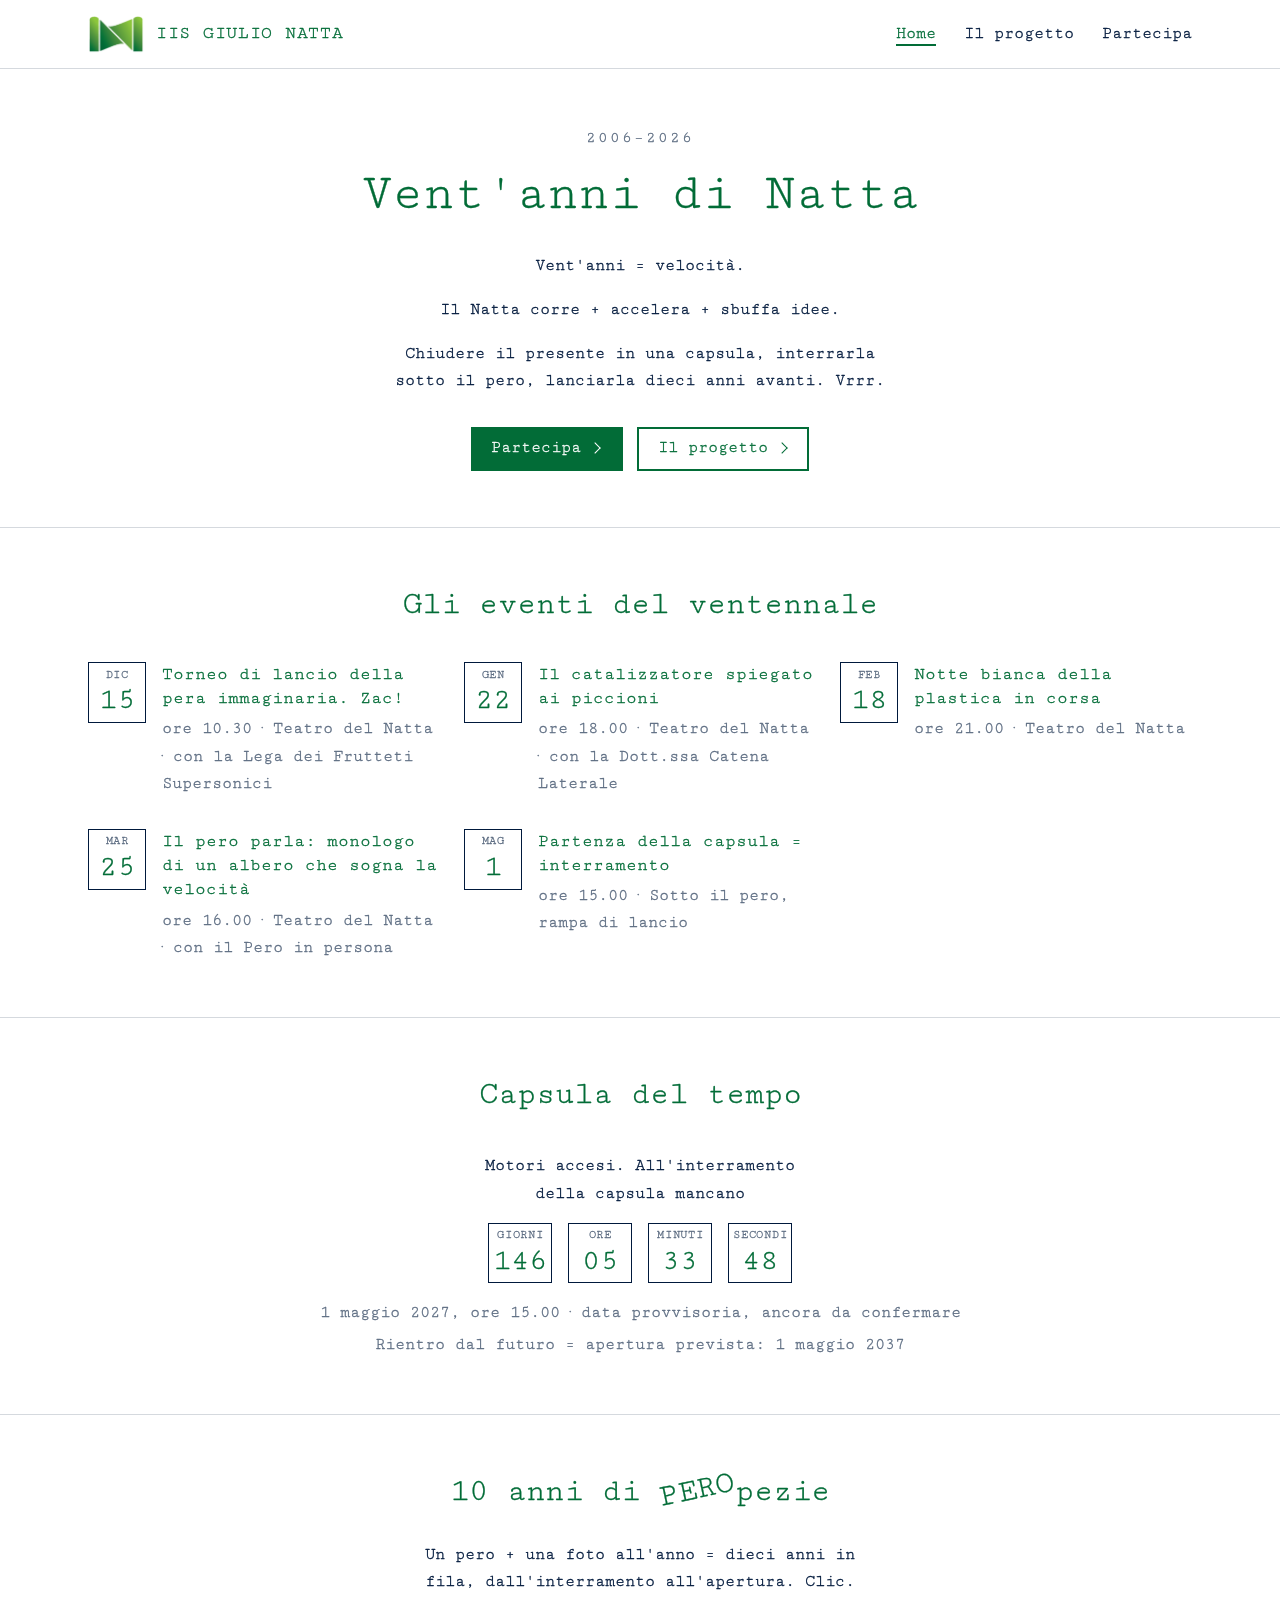
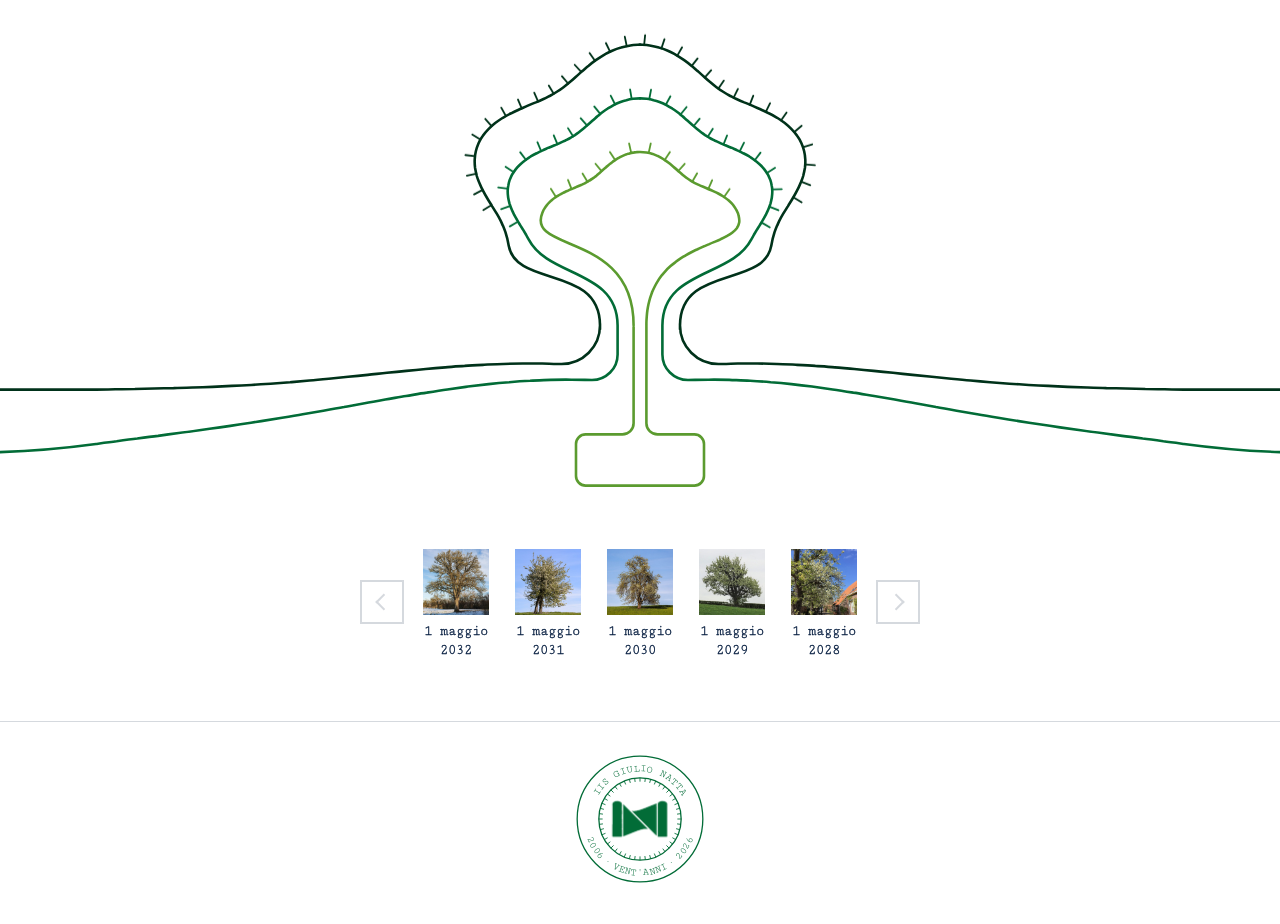
==== commit 182db7cb: "Pagina "Partecipa" con i segnaposto dei moduli e il codice QR Co-Authored-By: Claude Opus 5.5 <norep" ====
--- a/index.html
+++ b/index.html
@@ -22,7 +22,7 @@
     QUANDO SI MODIFICA UN FILE .css O .js, SI AUMENTA IL NUMERO DI UNO
     in tutte le pagine che lo caricano.
   -->
-  <link rel="stylesheet" href="grafica.css?v=8">
+  <link rel="stylesheet" href="grafica.css?v=9">
   <link rel="icon" href="immagini/logo-natta.png">
 </head>
 <body data-pagina="home">
--- a/grafica.css
+++ b/grafica.css
@@ -817,3 +817,30 @@
   .voci { grid-template-columns: repeat(2, 1fr); gap: 2rem 2.5rem; max-width: 52rem; }
   .date-due { grid-template-columns: repeat(2, 1fr); }
 }
+
+
+/* -----------------------------------------------------------------
+   PARTECIPA
+   Per ogni modulo: titolo e riga centrati, poi il pulsante pieno e il
+   codice QR (blu notte su fondo bianco, con il suo margine bianco:
+   serve ai telefoni per leggerlo).
+   ----------------------------------------------------------------- */
+
+.modulo { text-align: center; }
+
+/* L'avviso sull'account della scuola, sotto la riga dell'apertura */
+.avviso-account {
+  max-width: 34rem;
+  margin: 1.25rem auto 0;
+  padding: 0.6rem 1rem;
+  border: 1px solid var(--verde);
+  color: var(--verde);
+  text-wrap: balance;
+}
+
+.modulo-link { margin-top: 1.5rem; }
+.modulo-pulsante { margin: 0 0 1.25rem; }
+.modulo-qr { width: 160px; margin: 0 auto; color: var(--blu-notte); }
+.modulo-qr svg { display: block; width: 100%; height: auto; }
+.modulo-inquadra { margin: 0.6rem auto 0; max-width: 24rem; color: var(--grigio); font-size: 1rem; }
+.modulo-segnaposto { margin: 0; }
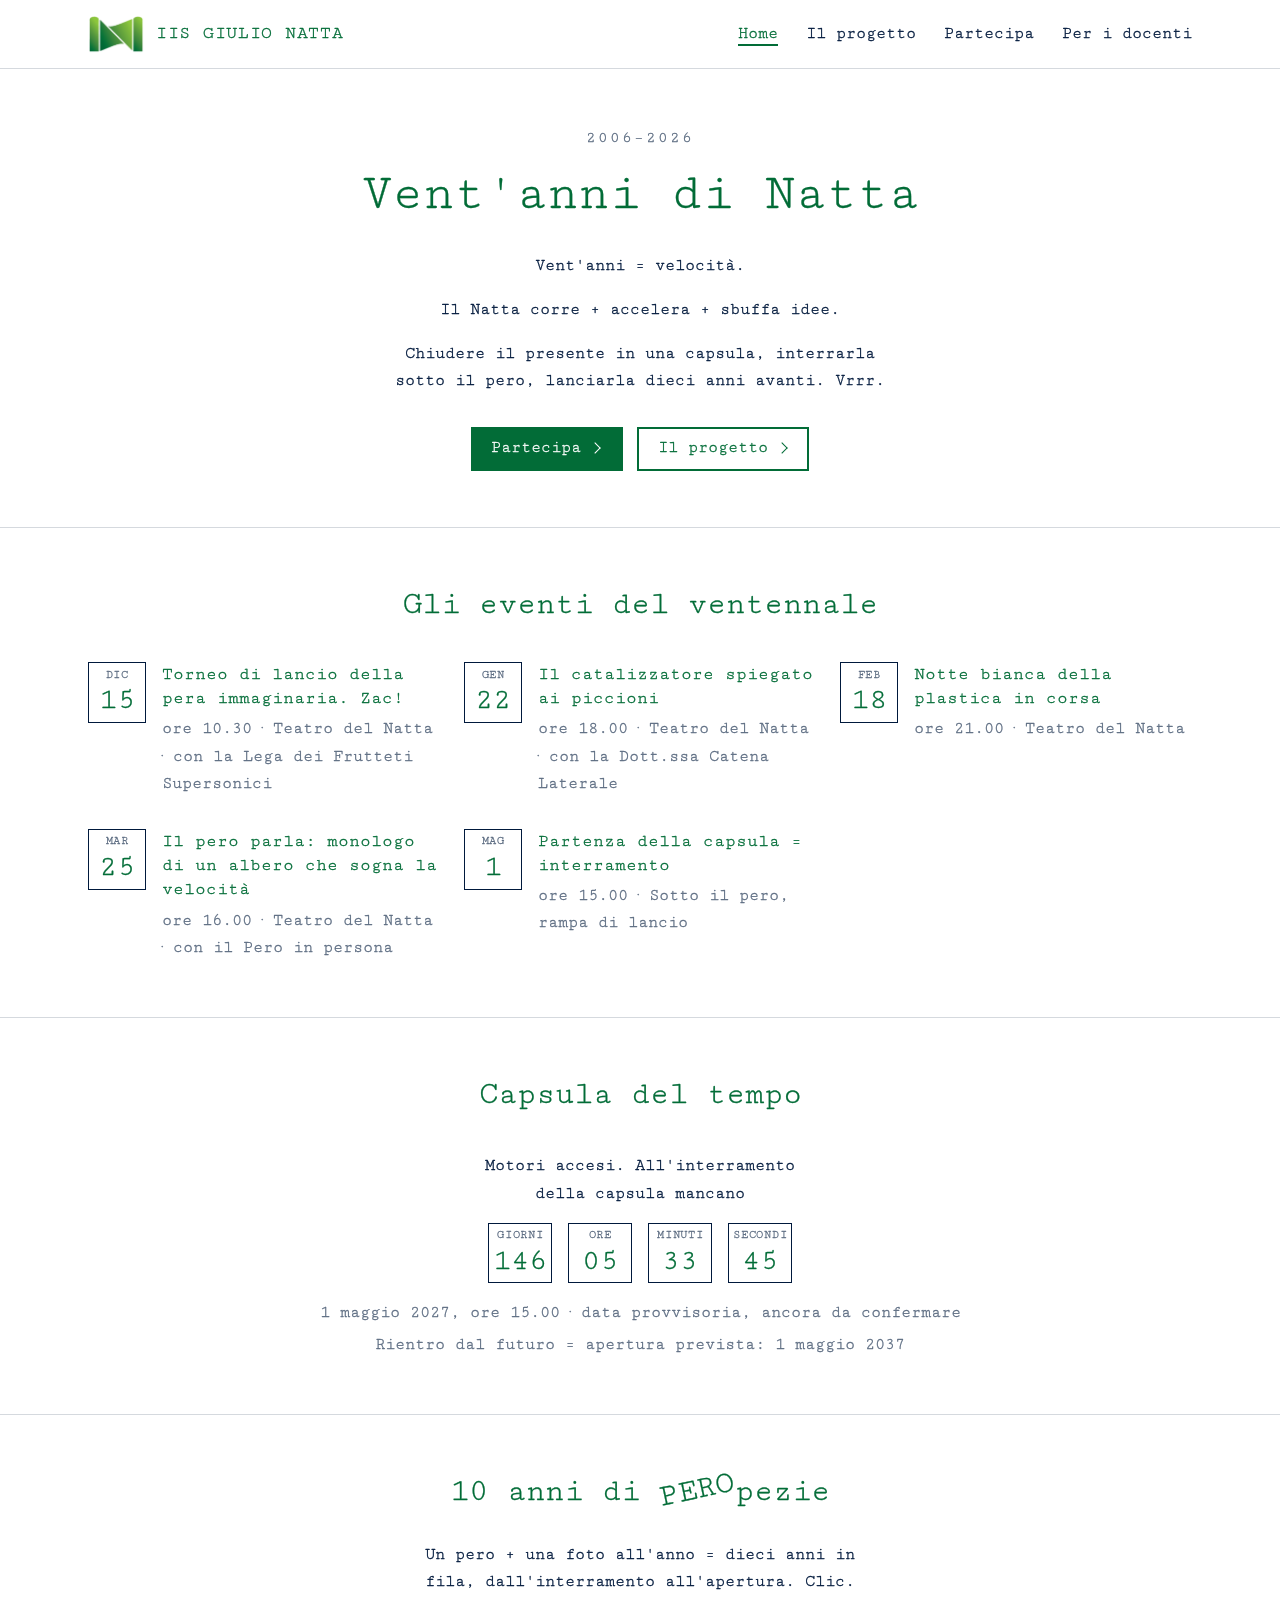
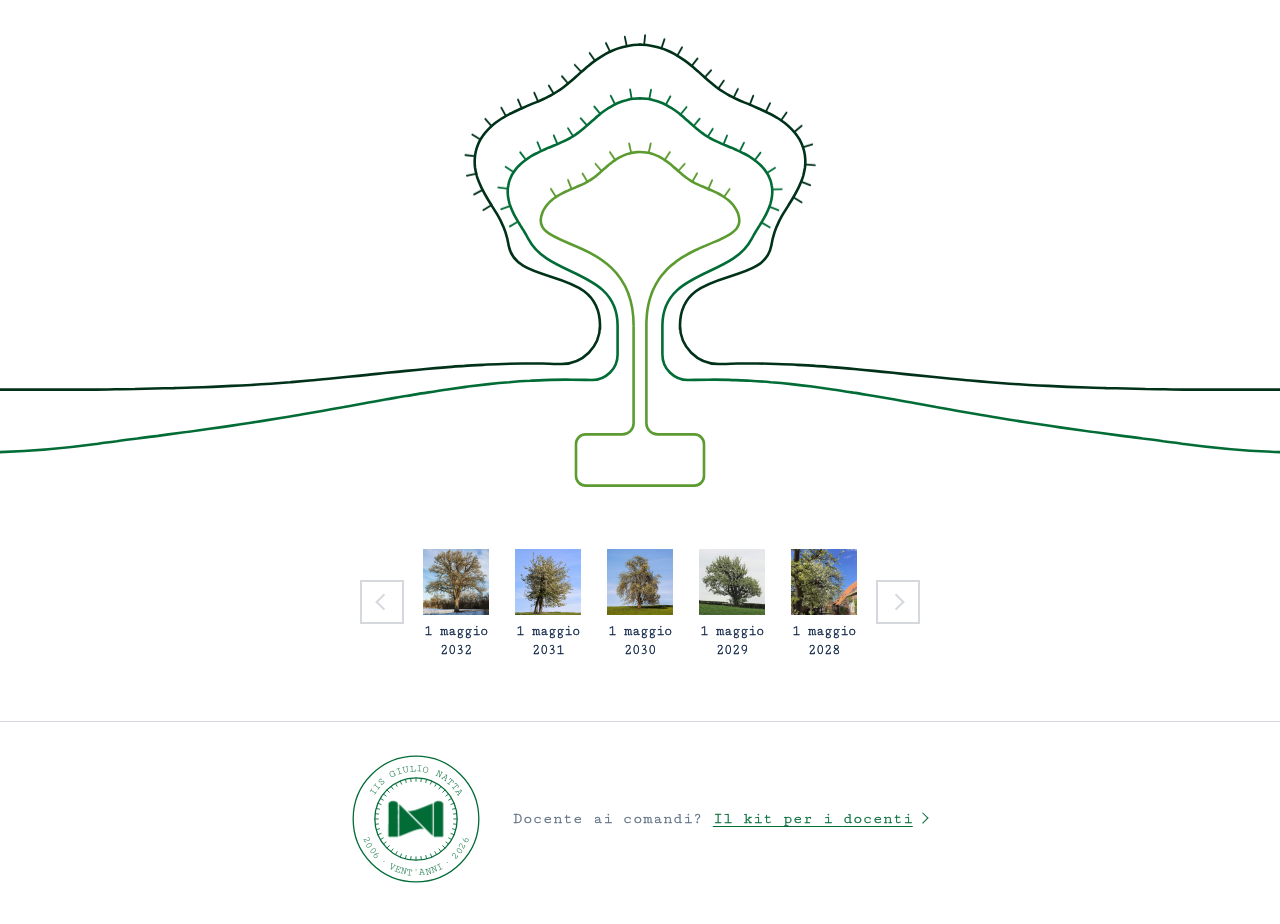
==== commit b5744060: "Pagina "Per i docenti" con i segnaposto e il link al kit nel piede Co-Authored-By: Claude Opus 5.5 <" ====
--- a/index.html
+++ b/index.html
@@ -22,7 +22,7 @@
     QUANDO SI MODIFICA UN FILE .css O .js, SI AUMENTA IL NUMERO DI UNO
     in tutte le pagine che lo caricano.
   -->
-  <link rel="stylesheet" href="grafica.css?v=9">
+  <link rel="stylesheet" href="grafica.css?v=10">
   <link rel="icon" href="immagini/logo-natta.png">
 </head>
 <body data-pagina="home">
@@ -165,7 +165,7 @@
   </footer>
 
   <script src="js/contenuti.js?v=1"></script>
-  <script src="js/comuni.js?v=6"></script>
+  <script src="js/comuni.js?v=7"></script>
   <script src="js/home.js?v=4"></script>
   <script src="js/peropezie.js?v=2"></script>
 </body>
--- a/grafica.css
+++ b/grafica.css
@@ -203,7 +203,8 @@
    "›" del Cutive Mono è uguale al segno di maggiore. È solo un disegno,
    senza testo: il lettore di schermo non la legge. */
 .pulsante::after,
-.link-freccia::after {
+.link-freccia::after,
+.con-freccia::after {
   content: "";
   flex: none;
   display: inline-block;
@@ -233,8 +234,11 @@
   background: var(--bianco);
 }
 
-/* Un link nel testo con la freccia dopo */
-.link-freccia::after {
+/* Un link nel testo con la freccia dopo; con-freccia tiene insieme
+   l'ultima parola e la freccia */
+.con-freccia { white-space: nowrap; }
+.link-freccia::after,
+.con-freccia::after {
   margin-left: 0.4em;
   vertical-align: 0.08em;
 }
@@ -844,3 +848,42 @@
 .modulo-qr svg { display: block; width: 100%; height: auto; }
 .modulo-inquadra { margin: 0.6rem auto 0; max-width: 24rem; color: var(--grigio); font-size: 1rem; }
 .modulo-segnaposto { margin: 0; }
+
+
+/* -----------------------------------------------------------------
+   PER I DOCENTI
+   I tre passaggi "Come funziona in classe", numerati in verde.
+   ----------------------------------------------------------------- */
+
+.passi {
+  max-width: 40rem;
+  margin: 0 auto;
+  padding: 0;
+  list-style: none;
+  counter-reset: passo;
+}
+
+.passo {
+  position: relative;
+  padding-left: 3rem;
+  margin-bottom: 1.5rem;
+  counter-increment: passo;
+}
+
+/* Il numero del passaggio, in un quadratino come i foglietti */
+.passo::before {
+  content: counter(passo);
+  position: absolute;
+  left: 0;
+  top: 0;
+  width: 2rem;
+  height: 2rem;
+  border: 1px solid var(--blu-notte);
+  color: var(--verde);
+  font-size: 1.125rem;
+  line-height: 2rem;
+  text-align: center;
+}
+
+/* La riga per i docenti nel piede, accanto al timbro */
+.piede-voci li { text-align: left; }
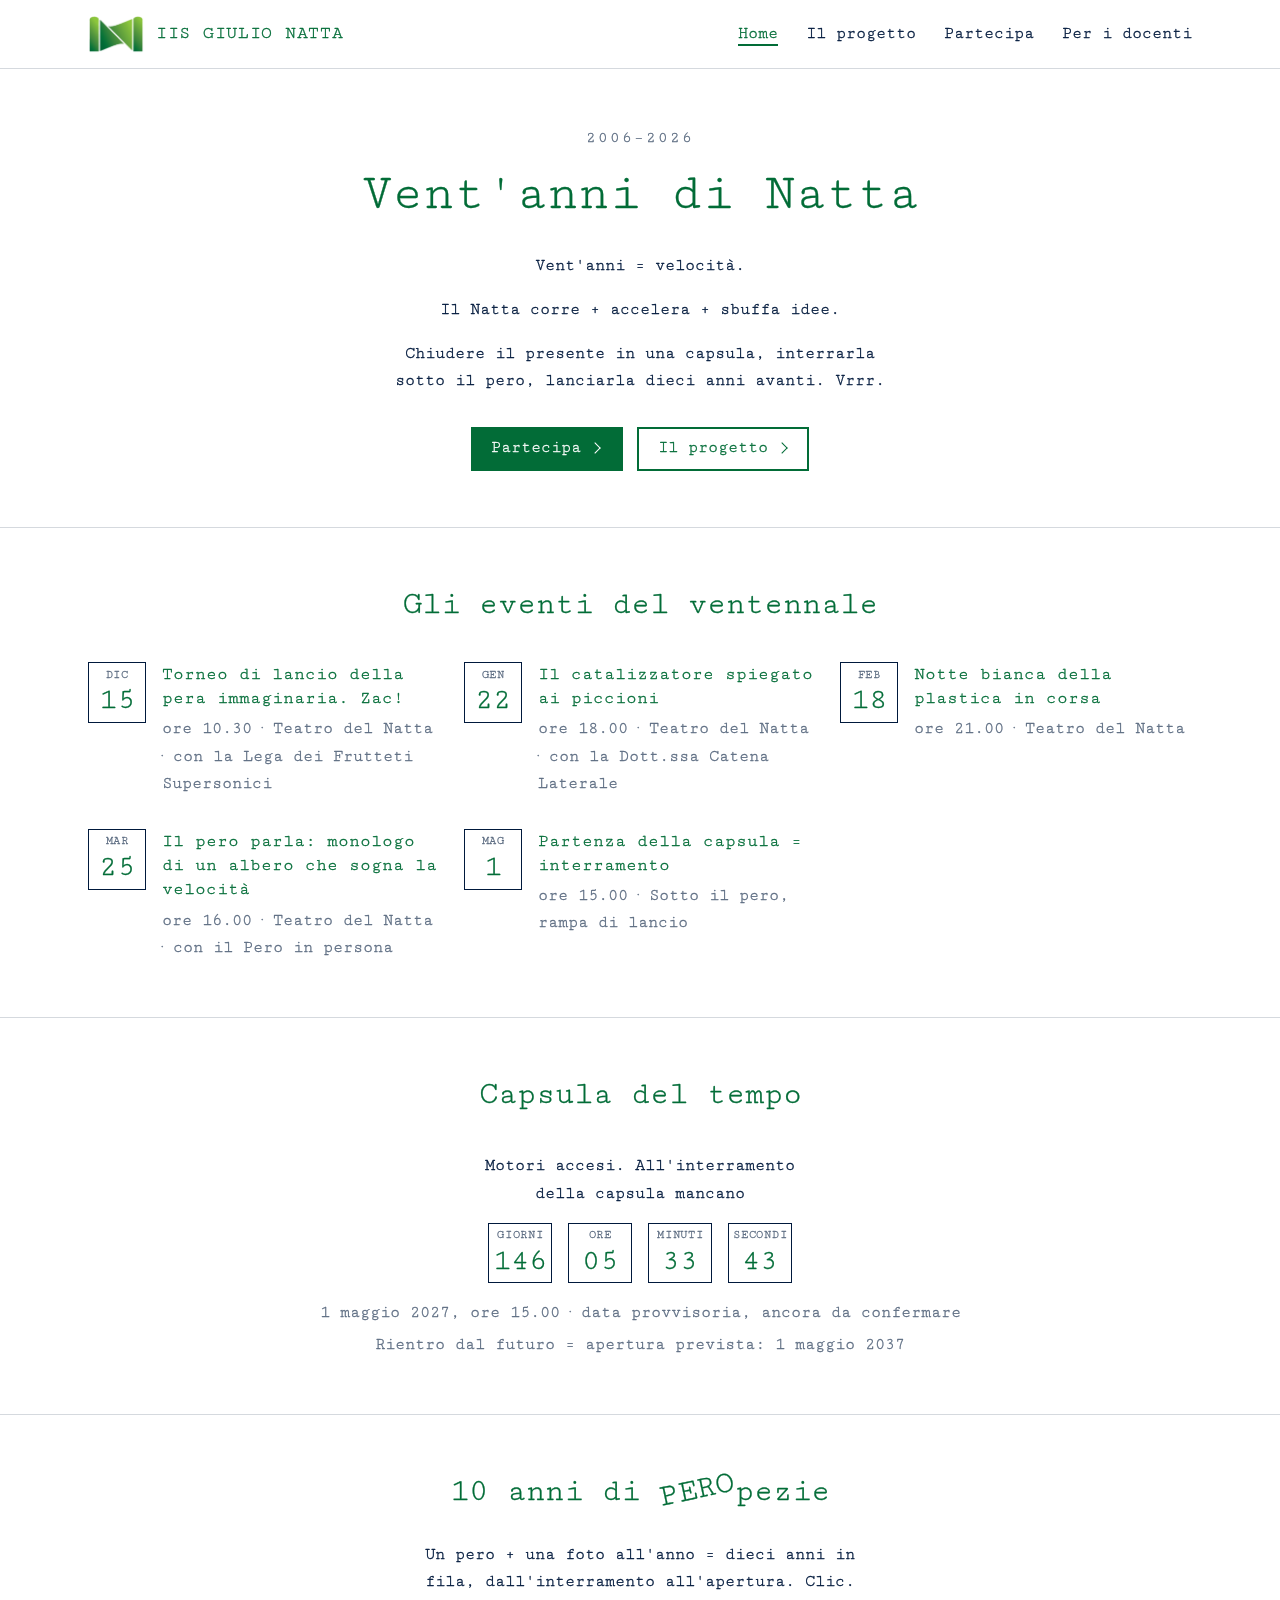
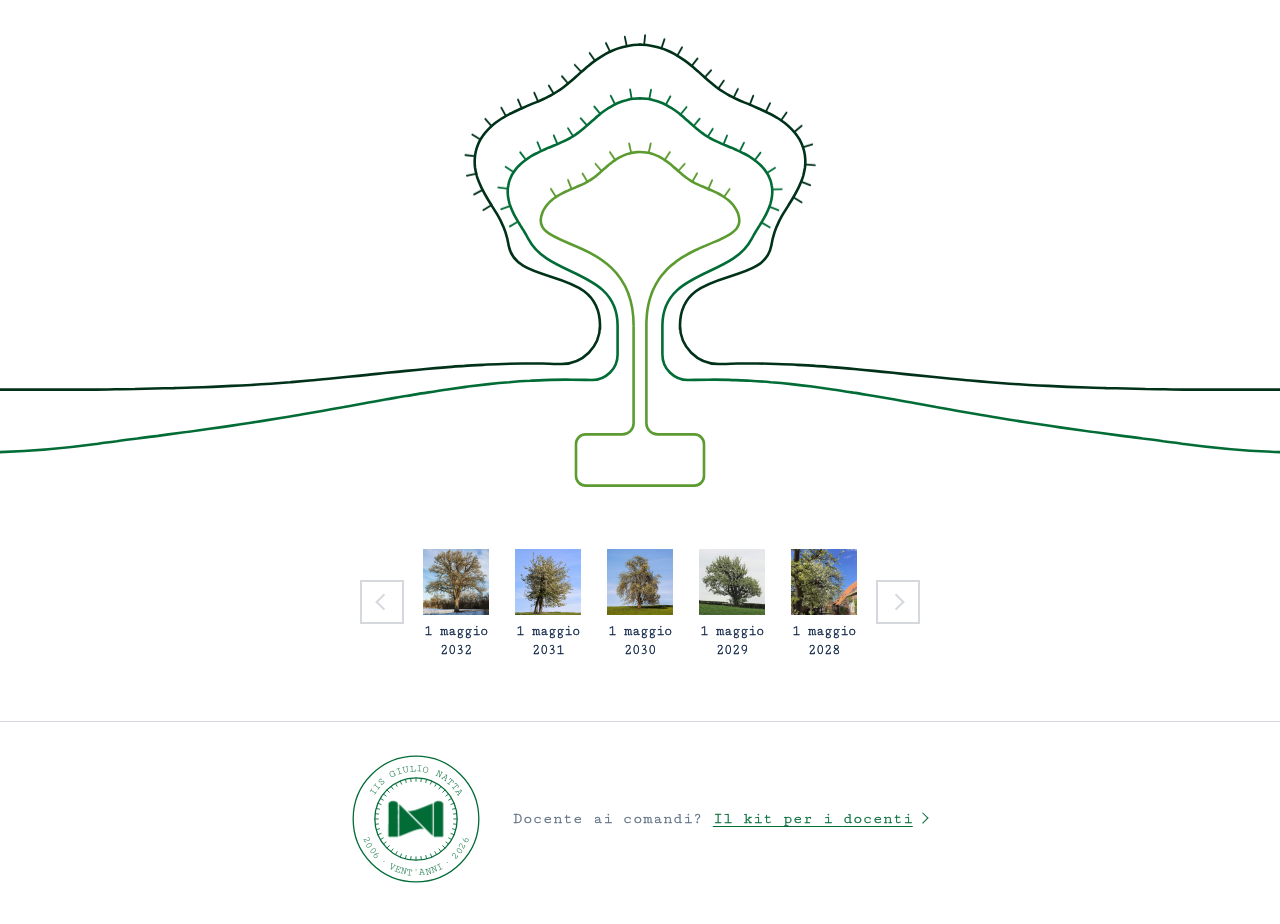
==== commit 860f9a5d: "Pagine chiuse dopo l'interramento, link al kit in Partecipa e date che non vanno a capo Co-Authored-" ====
--- a/index.html
+++ b/index.html
@@ -165,8 +165,8 @@
   </footer>
 
   <script src="js/contenuti.js?v=1"></script>
-  <script src="js/comuni.js?v=7"></script>
+  <script src="js/comuni.js?v=8"></script>
   <script src="js/home.js?v=4"></script>
-  <script src="js/peropezie.js?v=2"></script>
+  <script src="js/peropezie.js?v=3"></script>
 </body>
 </html>
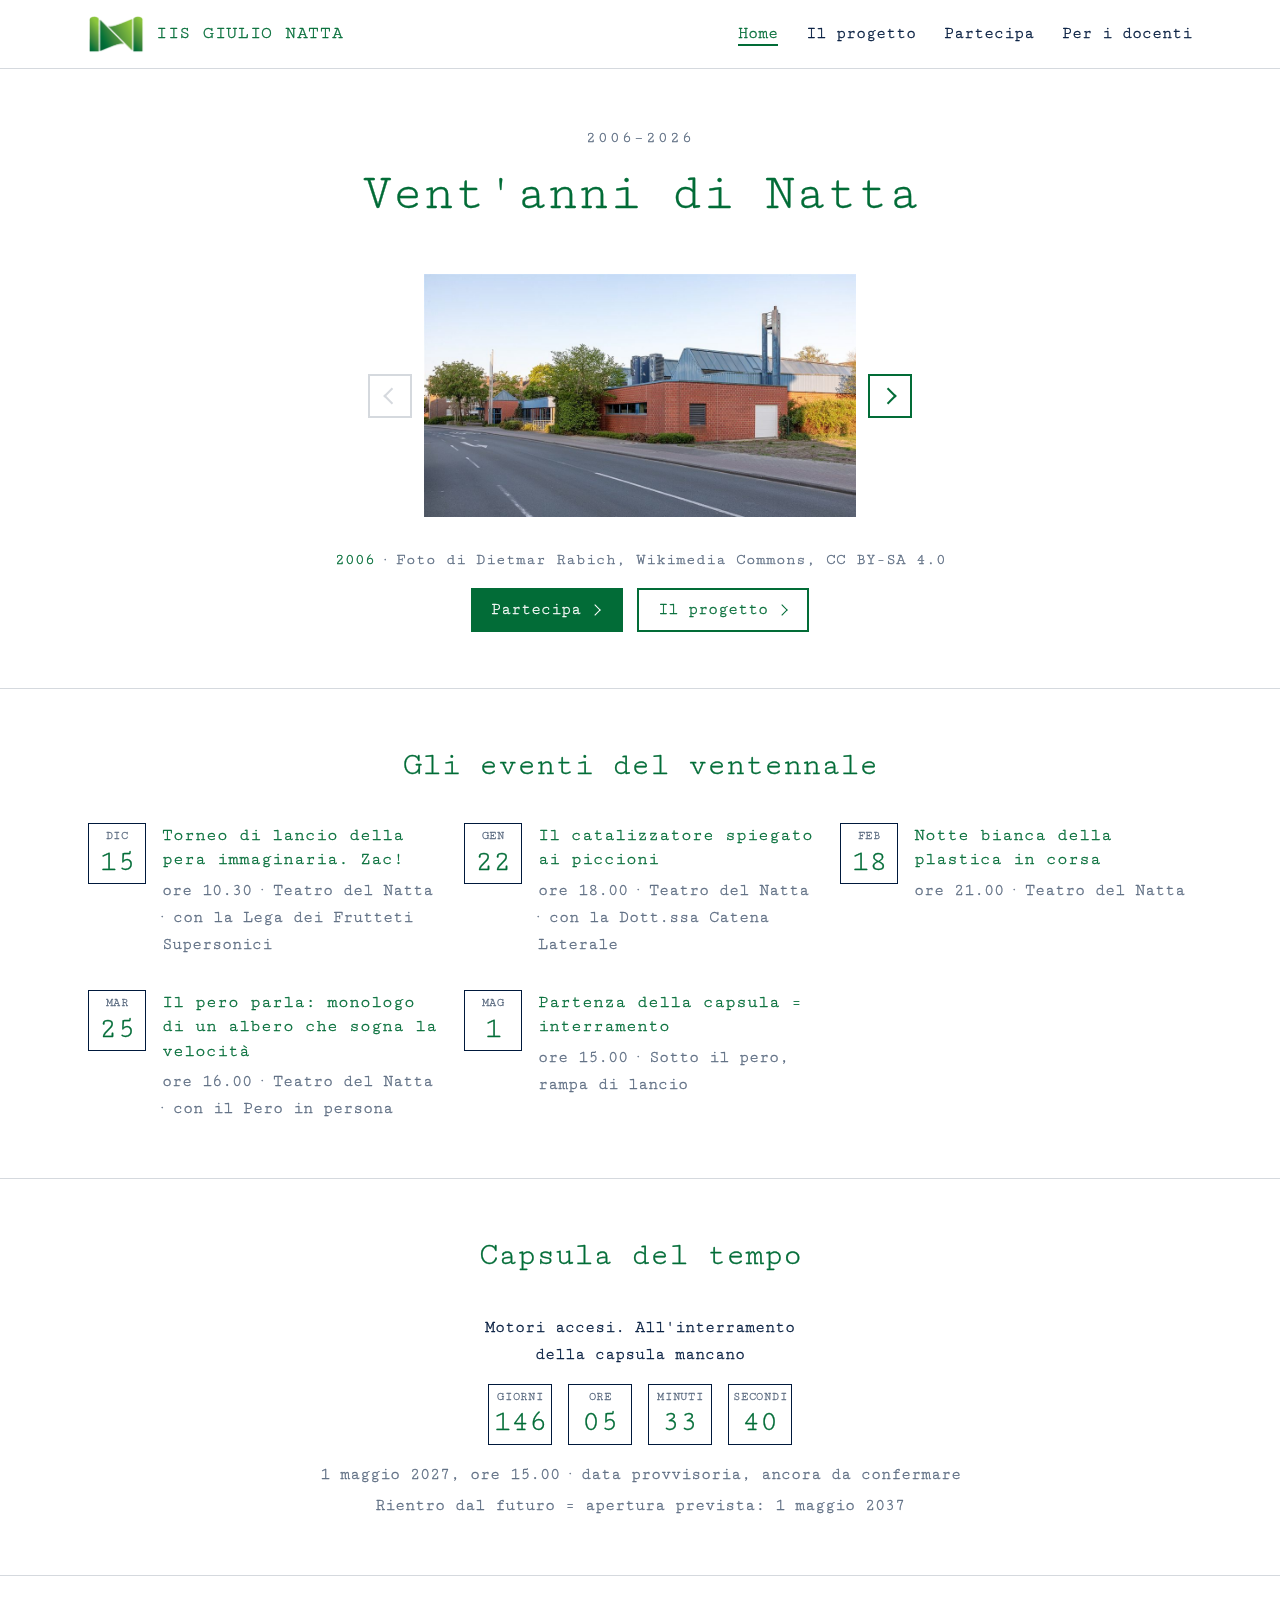
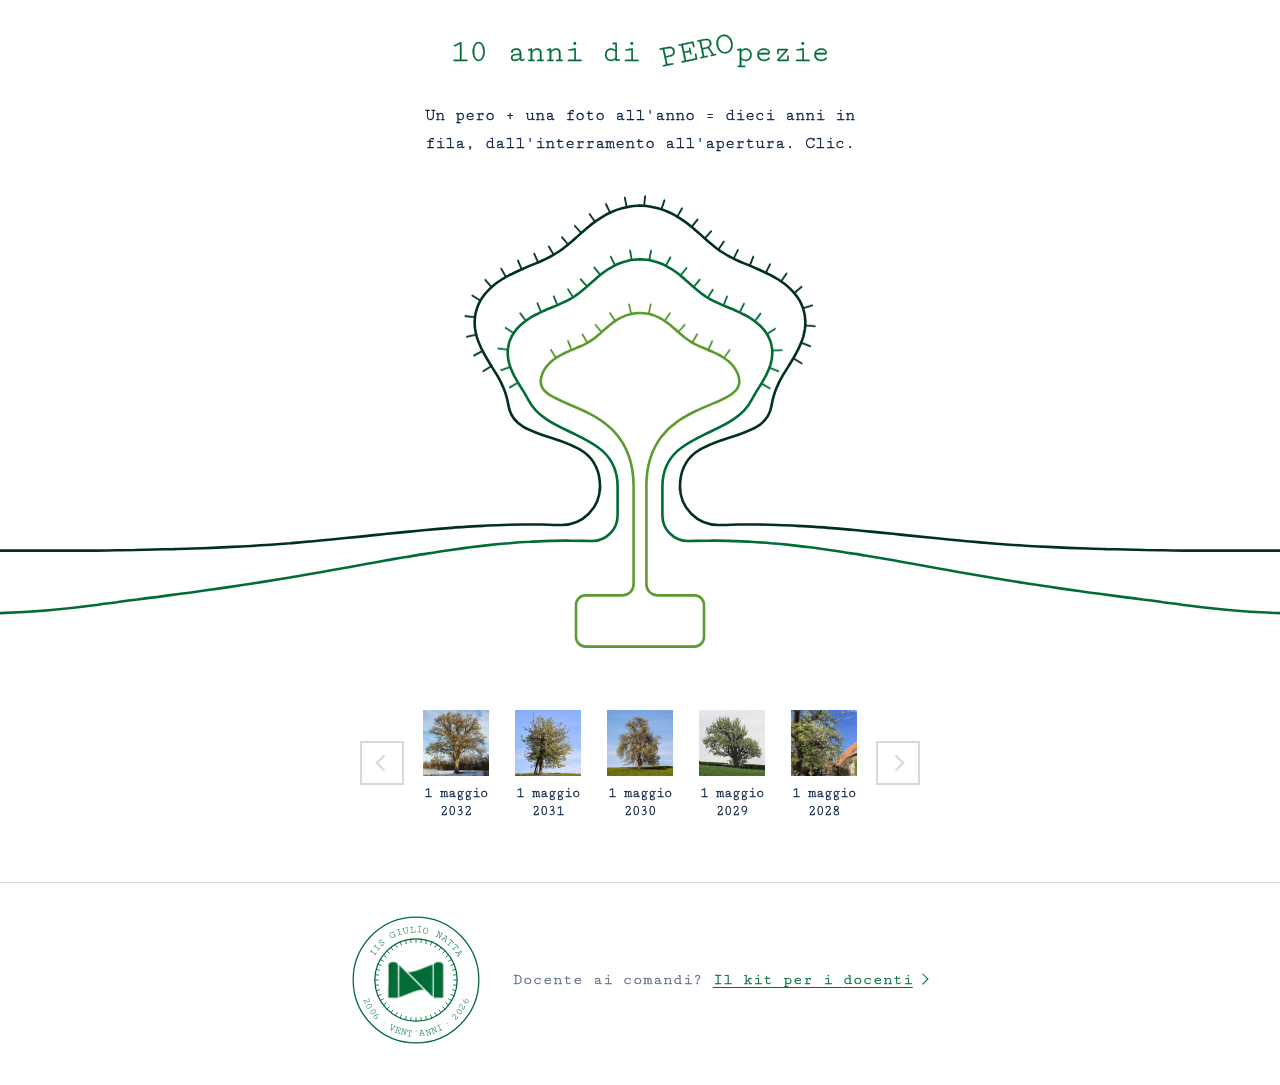
==== commit 286d0776: "Home: carosello delle foto storiche al posto delle righe di testo e primi tre eventi al telefono Co-" ====
--- a/index.html
+++ b/index.html
@@ -22,7 +22,7 @@
     QUANDO SI MODIFICA UN FILE .css O .js, SI AUMENTA IL NUMERO DI UNO
     in tutte le pagine che lo caricano.
   -->
-  <link rel="stylesheet" href="grafica.css?v=10">
+  <link rel="stylesheet" href="grafica.css?v=11">
   <link rel="icon" href="immagini/logo-natta.png">
 </head>
 <body data-pagina="home">
@@ -53,15 +53,29 @@
        vuoti. -->
   <main id="contenuto" tabindex="-1" hidden>
 
-    <!-- Apertura: occhiello, titolo (l'unico h1), le righe di testo e i
-         pulsanti. "Capsula del tempo", con il conto alla rovescia, sta
-         più sotto, dopo gli eventi. -->
+    <!-- Apertura: occhiello, titolo (l'unico h1), il carosello delle foto
+         storiche e i pulsanti. "Capsula del tempo", con il conto alla
+         rovescia, sta più sotto, dopo gli eventi. -->
     <section class="sezione apertura" aria-labelledby="titolo">
       <div class="interno">
         <p class="occhiello" id="occhiello"></p>
         <h1 class="titolo-sito" id="titolo"></h1>
-        <!-- Le righe di testo: una per ogni campo "testo" di home.txt -->
-        <div class="presentazione" id="presentazione"></div>
+        <!-- Il carosello: una foto alla volta, con sotto l'anno e il
+             credito. Lo riempie js/foto-storiche.js, con i testi di
+             home.txt e le foto di foto-storiche.txt. Compare solo se ci
+             sono foto. -->
+        <div class="carosello" id="carosello" role="group" hidden>
+          <div class="carosello-striscia" id="carosello-striscia" tabindex="-1"></div>
+          <button type="button" class="freccia freccia-indietro" id="carosello-indietro"></button>
+          <button type="button" class="freccia freccia-avanti" id="carosello-avanti"></button>
+          <p class="carosello-didascalia">
+            <span class="carosello-anno" id="carosello-anno"></span>
+            <span aria-hidden="true">·</span>
+            <span id="carosello-credito"></span>
+          </p>
+          <!-- Per il lettore di schermo: quale foto si vede dopo ogni cambio -->
+          <p class="solo-lettori" id="carosello-annuncio" aria-live="polite"></p>
+        </div>
         <!-- I pulsanti compaiono solo se la loro pagina è "pronta" -->
         <p class="pulsanti" id="pulsanti" hidden></p>
       </div>
@@ -75,6 +89,10 @@
       <div class="interno">
         <h2 class="titolo-sezione titolo-centrato" id="titolo-eventi"></h2>
         <ul class="date" id="elenco-eventi"></ul>
+        <!-- Sul telefono, se gli eventi sono più di tre -->
+        <p class="eventi-altri" id="eventi-altri" hidden>
+          <button type="button" class="pulsante pulsante-vuoto pulsante-giu" id="eventi-tutti" aria-expanded="false" aria-controls="elenco-eventi"></button>
+        </p>
       </div>
     </section>
 
@@ -166,7 +184,8 @@
 
   <script src="js/contenuti.js?v=1"></script>
   <script src="js/comuni.js?v=8"></script>
-  <script src="js/home.js?v=4"></script>
+  <script src="js/home.js?v=5"></script>
+  <script src="js/foto-storiche.js?v=1"></script>
   <script src="js/peropezie.js?v=3"></script>
 </body>
 </html>
--- a/grafica.css
+++ b/grafica.css
@@ -326,8 +326,10 @@
 .menu-pulsante { display: none; }
 
 /* La freccia del pulsante punta in basso; con il menu aperto, in alto */
-.menu-pulsante::after { transform: rotate(135deg); margin-top: -0.25em; }
-.menu-pulsante[aria-expanded="true"]::after { transform: rotate(-45deg); margin-top: 0.25em; }
+.menu-pulsante::after,
+.pulsante-giu::after { transform: rotate(135deg); margin-top: -0.25em; }
+.menu-pulsante[aria-expanded="true"]::after,
+.pulsante-giu[aria-expanded="true"]::after { transform: rotate(-45deg); margin-top: 0.25em; }
 
 .menu-stretto .menu { flex: none; overflow: visible; }
 /* Con il pulsante, il nome della scuola può andare su due righe invece
@@ -364,7 +366,7 @@
 
 /* -----------------------------------------------------------------
    APERTURA
-   Occhiello, titolo, conto alla rovescia e pulsanti, centrati. Senza
+   Occhiello, titolo, foto storiche e pulsanti, centrati. Senza
    disegno. La sezione d'apertura non ha il filetto sopra: c'è già
    quello della testata.
    ----------------------------------------------------------------- */
@@ -402,6 +404,67 @@
 }
 
 .pulsanti .pulsante { justify-content: center; }
+
+/* Il carosello delle foto storiche, fra il titolo e i pulsanti: una
+   foto alla volta dentro una striscia che si scorre con il dito. Tutte
+   le foto hanno lo stesso riquadro, intere, con i margini bianchi se
+   non hanno la sua forma: così, cambiando foto, la pagina non si muove.
+   Sul telefono le frecce stanno sopra la foto, ai lati. */
+.carosello {
+  display: grid;
+  grid-template-columns: 44px minmax(0, 1fr) 44px;
+  grid-template-areas:
+    "foto foto foto"
+    "didascalia didascalia didascalia";
+  width: min(100%, 34rem);
+  margin: 1rem auto 0;
+}
+
+/* Sotto il carosello i pulsanti stanno affiancati anche sul telefono:
+   così arrivano nella prima schermata. Se non ci stanno, vanno a capo. */
+.carosello + .pulsanti { flex-direction: row; flex-wrap: wrap; margin-top: 1rem; }
+.carosello + .pulsanti .pulsante { flex: 1 1 8rem; padding-inline: 0.5em; }
+
+.carosello-striscia {
+  grid-area: foto;
+  display: flex;
+  aspect-ratio: 3 / 2;
+  overflow-x: auto;
+  overscroll-behavior-x: contain;
+  scroll-snap-type: x mandatory;
+  scrollbar-width: none;
+}
+
+.carosello-striscia img {
+  flex: none;
+  width: 100%;
+  height: 100%;
+  object-fit: contain;
+  background: var(--bianco);
+  scroll-snap-align: start;
+}
+
+.carosello .freccia { grid-area: foto; align-self: center; z-index: 1; }
+.carosello .freccia-indietro { justify-self: start; }
+.carosello .freccia-avanti { justify-self: end; }
+
+/* Anno e credito sulla stessa riga. Sul telefono il testo non ci sta
+   tutto: due righe sempre, perché la pagina non si muova cambiando foto */
+.carosello-didascalia {
+  grid-area: didascalia;
+  min-height: 2.8em;
+  margin: 0.6rem 0 0;
+  color: var(--grigio);
+  font-size: 1rem;
+  line-height: 1.4;
+  text-wrap: balance;
+}
+
+.carosello-anno { color: var(--verde); }
+
+@media (min-width: 48rem) {
+  .carosello + .pulsanti .pulsante { flex: none; padding-inline: 1.1em; }
+}
 
 
 /* -----------------------------------------------------------------
@@ -654,6 +717,14 @@
   display: flex;
   align-items: flex-start;
   gap: 1rem;
+}
+
+/* Sul telefono i primi tre eventi e il pulsante per vedere gli altri;
+   dai 48rem tutti gli eventi, senza pulsante */
+.eventi-altri { margin: 1.5rem 0 0; text-align: center; }
+
+@media (max-width: 47.99rem) {
+  .date:not(.eventi-aperti) .evento-in-piu { display: none; }
 }
 
 /* Il foglietto degli eventi è largo 58 pixel, come in orientamento */
@@ -763,9 +834,29 @@
   .titolo-sito { font-size: 3.25rem; }
 }
 
-/* Gli eventi in colonne */
+/* Gli eventi in colonne e le frecce del carosello accanto alla foto */
 @media (min-width: 48rem) {
   .date { grid-template-columns: repeat(2, 1fr); gap: 2rem 1.5rem; }
+  .eventi-altri { display: none; }
+
+  .carosello {
+    column-gap: 0.75rem;
+    grid-template-areas:
+      "indietro foto avanti"
+      "didascalia didascalia didascalia";
+  }
+
+  .carosello .freccia-indietro { grid-area: indietro; }
+  .carosello .freccia-avanti { grid-area: avanti; }
+
+  /* Al computer la didascalia sta su una riga anche se è più larga
+     della foto */
+  .carosello-didascalia {
+    justify-self: center;
+    width: max-content;
+    max-width: min(44rem, calc(100vw - 3rem));
+    min-height: 0;
+  }
 }
 
 @media (min-width: 66rem) {
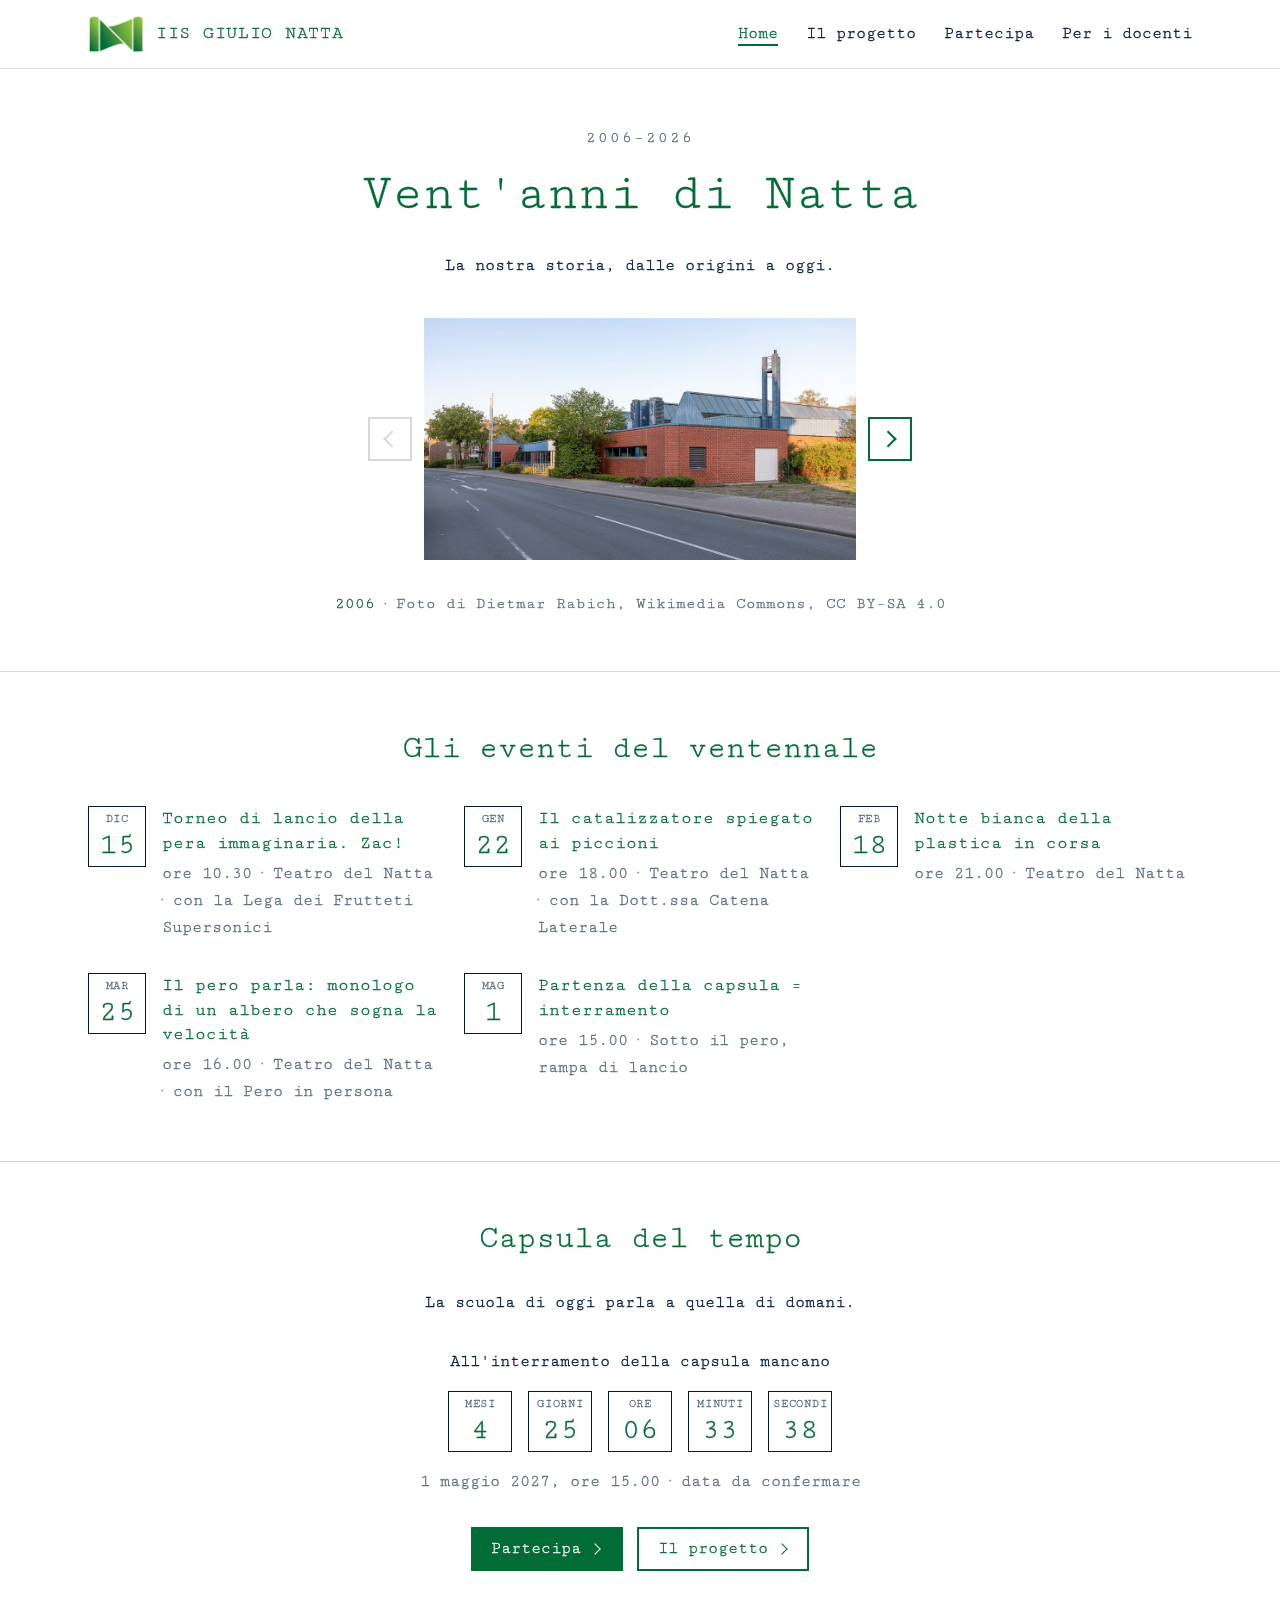
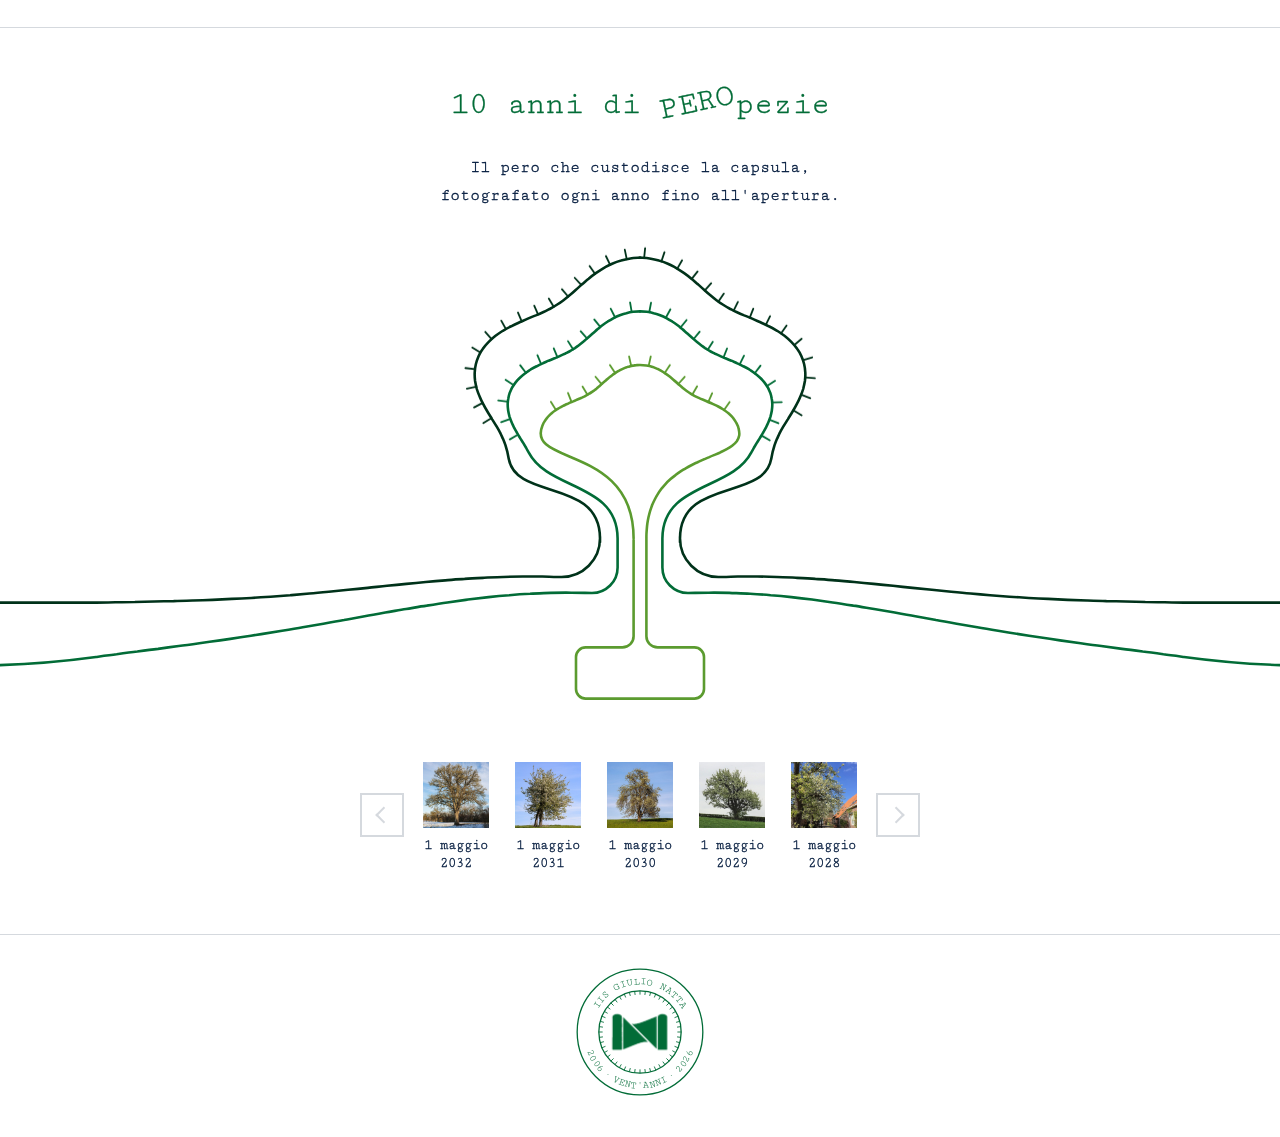
==== commit eef3d8ab: "Home: testi definitivi, pulsanti in Capsula del tempo e conto alla rovescia con mesi e anni Co-Autho" ====
--- a/index.html
+++ b/index.html
@@ -22,7 +22,7 @@
     QUANDO SI MODIFICA UN FILE .css O .js, SI AUMENTA IL NUMERO DI UNO
     in tutte le pagine che lo caricano.
   -->
-  <link rel="stylesheet" href="grafica.css?v=11">
+  <link rel="stylesheet" href="grafica.css?v=12">
   <link rel="icon" href="immagini/logo-natta.png">
 </head>
 <body data-pagina="home">
@@ -53,13 +53,14 @@
        vuoti. -->
   <main id="contenuto" tabindex="-1" hidden>
 
-    <!-- Apertura: occhiello, titolo (l'unico h1), il carosello delle foto
-         storiche e i pulsanti. "Capsula del tempo", con il conto alla
-         rovescia, sta più sotto, dopo gli eventi. -->
+    <!-- Apertura: occhiello, titolo (l'unico h1), una riga e il carosello
+         delle foto storiche. "Capsula del tempo", con il conto alla
+         rovescia e i pulsanti, sta più sotto, dopo gli eventi. -->
     <section class="sezione apertura" aria-labelledby="titolo">
       <div class="interno">
         <p class="occhiello" id="occhiello"></p>
         <h1 class="titolo-sito" id="titolo"></h1>
+        <p class="presentazione" id="riga-apertura"></p>
         <!-- Il carosello: una foto alla volta, con sotto l'anno e il
              credito. Lo riempie js/foto-storiche.js, con i testi di
              home.txt e le foto di foto-storiche.txt. Compare solo se ci
@@ -76,8 +77,6 @@
           <!-- Per il lettore di schermo: quale foto si vede dopo ogni cambio -->
           <p class="solo-lettori" id="carosello-annuncio" aria-live="polite"></p>
         </div>
-        <!-- I pulsanti compaiono solo se la loro pagina è "pronta" -->
-        <p class="pulsanti" id="pulsanti" hidden></p>
       </div>
     </section>
 
@@ -104,7 +103,10 @@
     <section class="sezione sezione-conto" id="sezione-conto" aria-labelledby="titolo-conto">
       <div class="interno">
         <h2 class="titolo-sezione" id="titolo-conto"></h2>
+        <p class="sezione-riga" id="riga-conto"></p>
         <div class="conto" id="conto"></div>
+        <!-- I pulsanti compaiono solo se la loro pagina è "pronta" -->
+        <p class="pulsanti" id="pulsanti" hidden></p>
       </div>
     </section>
 
@@ -171,20 +173,17 @@
     </section>
   </noscript>
 
-  <!-- Il piede: il timbro rotondo e, accanto, il link al kit per i
-       docenti (solo quando la pagina c'è, e solo prima
-       dell'interramento) -->
+  <!-- Il piede: il timbro rotondo -->
   <footer class="piede">
     <div class="interno piede-interno">
       <!-- Il timbro lo disegna js/comuni.js. È solo decorativo. -->
       <div class="timbro" id="timbro" aria-hidden="true"></div>
-      <ul class="piede-voci" id="piede" hidden></ul>
     </div>
   </footer>
 
   <script src="js/contenuti.js?v=1"></script>
-  <script src="js/comuni.js?v=8"></script>
-  <script src="js/home.js?v=5"></script>
+  <script src="js/comuni.js?v=9"></script>
+  <script src="js/home.js?v=6"></script>
   <script src="js/foto-storiche.js?v=1"></script>
   <script src="js/peropezie.js?v=3"></script>
 </body>
--- a/grafica.css
+++ b/grafica.css
@@ -366,7 +366,7 @@
 
 /* -----------------------------------------------------------------
    APERTURA
-   Occhiello, titolo, foto storiche e pulsanti, centrati. Senza
+   Occhiello, titolo, una riga e foto storiche, centrati. Senza
    disegno. La sezione d'apertura non ha il filetto sopra: c'è già
    quello della testata.
    ----------------------------------------------------------------- */
@@ -420,10 +420,6 @@
   margin: 1rem auto 0;
 }
 
-/* Sotto il carosello i pulsanti stanno affiancati anche sul telefono:
-   così arrivano nella prima schermata. Se non ci stanno, vanno a capo. */
-.carosello + .pulsanti { flex-direction: row; flex-wrap: wrap; margin-top: 1rem; }
-.carosello + .pulsanti .pulsante { flex: 1 1 8rem; padding-inline: 0.5em; }
 
 .carosello-striscia {
   grid-area: foto;
@@ -462,9 +458,6 @@
 
 .carosello-anno { color: var(--verde); }
 
-@media (min-width: 48rem) {
-  .carosello + .pulsanti .pulsante { flex: none; padding-inline: 1.1em; }
-}
 
 
 /* -----------------------------------------------------------------
@@ -481,16 +474,21 @@
 
 .conto-riga { margin: 0 auto 1rem; max-width: 30rem; }
 
+/* Due gruppi di foglietti, il calendario e l'orologio: sul telefono
+   vanno uno sopra l'altro, al computer stanno in fila */
 .conto-foglietti {
   display: flex;
+  flex-wrap: wrap;
   justify-content: center;
   gap: 0.75rem;
 }
+
+.conto-gruppo { display: flex; gap: inherit; }
 
 /* Il foglietto: contorno sottile blu notte, angoli vivi; dentro la
    scritta piccola grigia e il numero grande in verde. Niente anellini,
    niente striscia piena. Largo 64 pixel e non 58 come in orientamento,
-   perché ci stiano "SECONDI" e i giorni a tre cifre. */
+   perché ci stia "SECONDI". */
 .foglietto {
   flex: none;
   display: flex;
@@ -516,10 +514,6 @@
   color: var(--verde);
 }
 
-/* Dopo l'interramento: un solo foglietto, più largo, con tutti i
-   giorni all'apertura (fino a "3.653") */
-.foglietto-largo { width: 120px; }
-
 .conto-data {
   margin: 1rem 0 0;
   color: var(--grigio);
@@ -527,12 +521,6 @@
 
 /* Un pezzo di riga che non si spezza: va a capo intero */
 .intero { white-space: nowrap; }
-
-/* La riga dell'apertura sotto la data dell'interramento */
-.conto-apertura {
-  margin: 0.25rem 0 0;
-  color: var(--grigio);
-}
 
 /* Dopo l'apertura: la frase al posto dei foglietti */
 .conto-aperta { margin: 0; font-size: 1.125rem; }
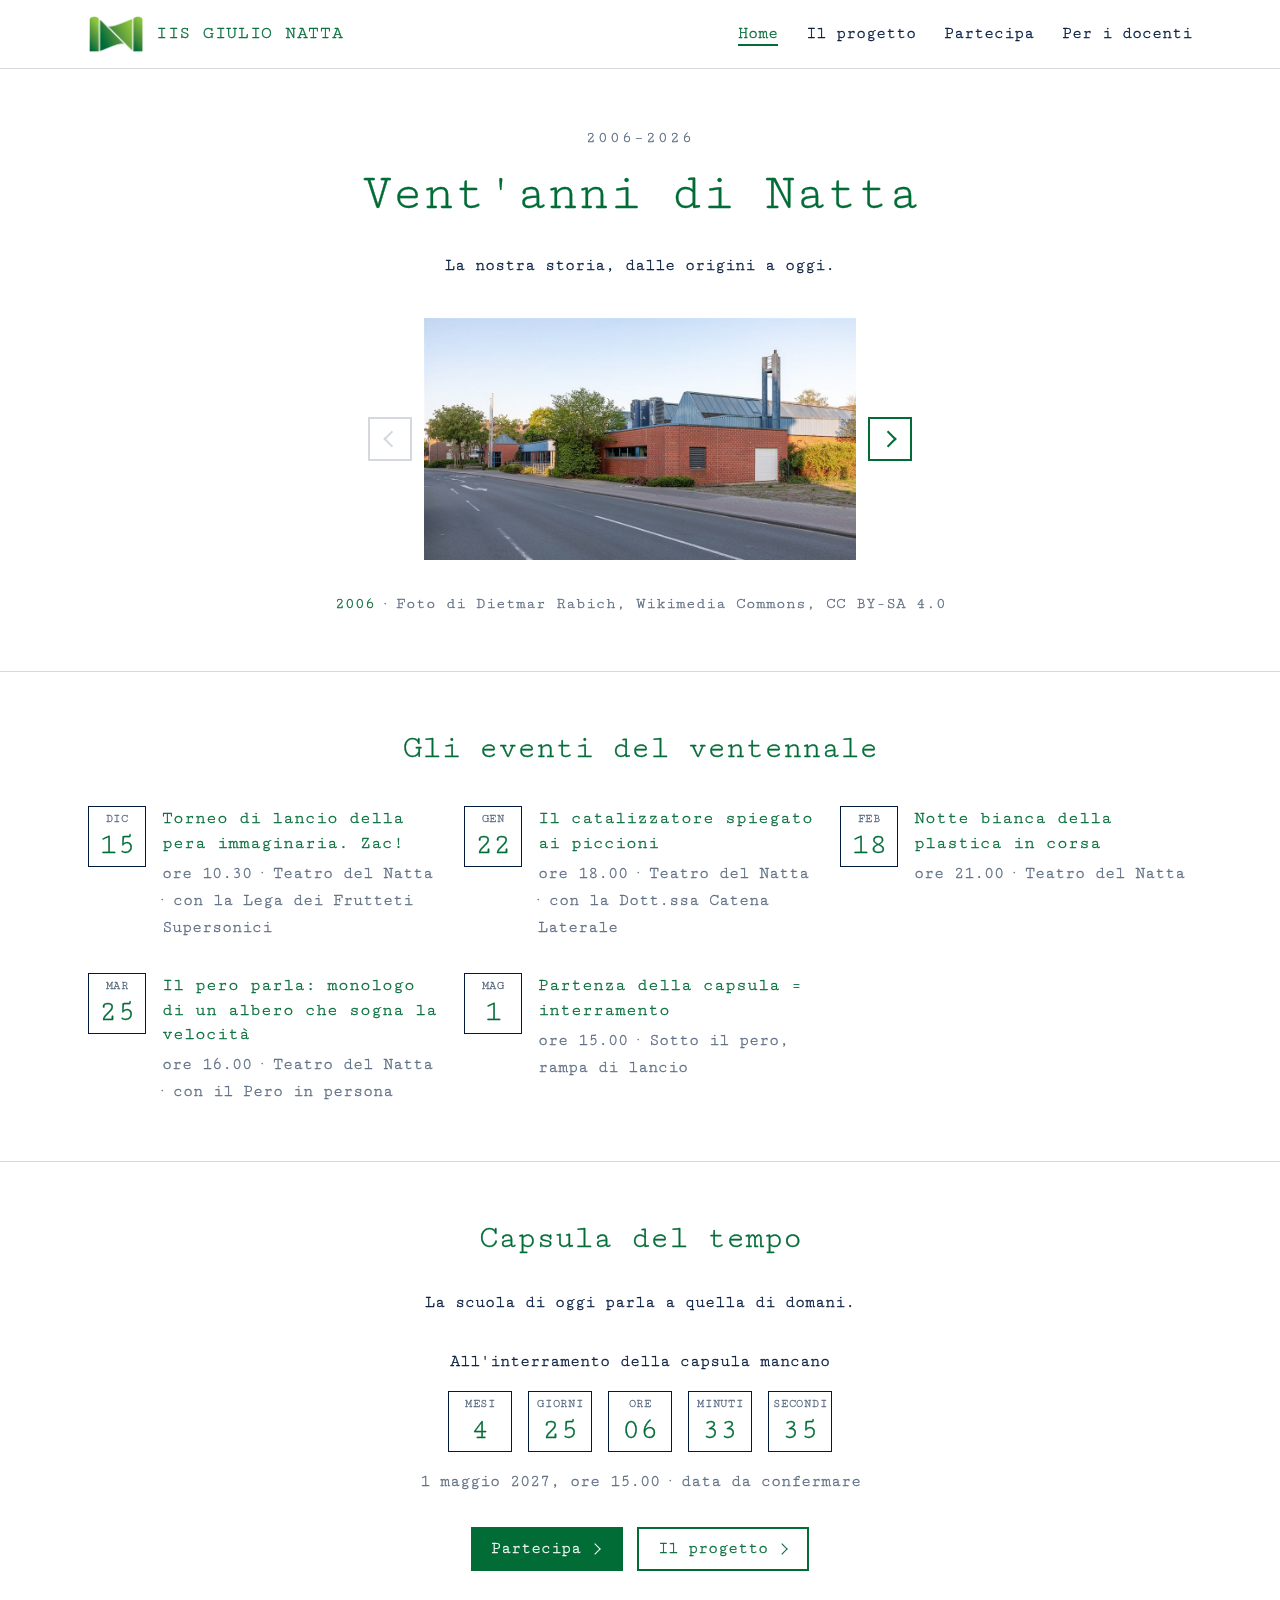
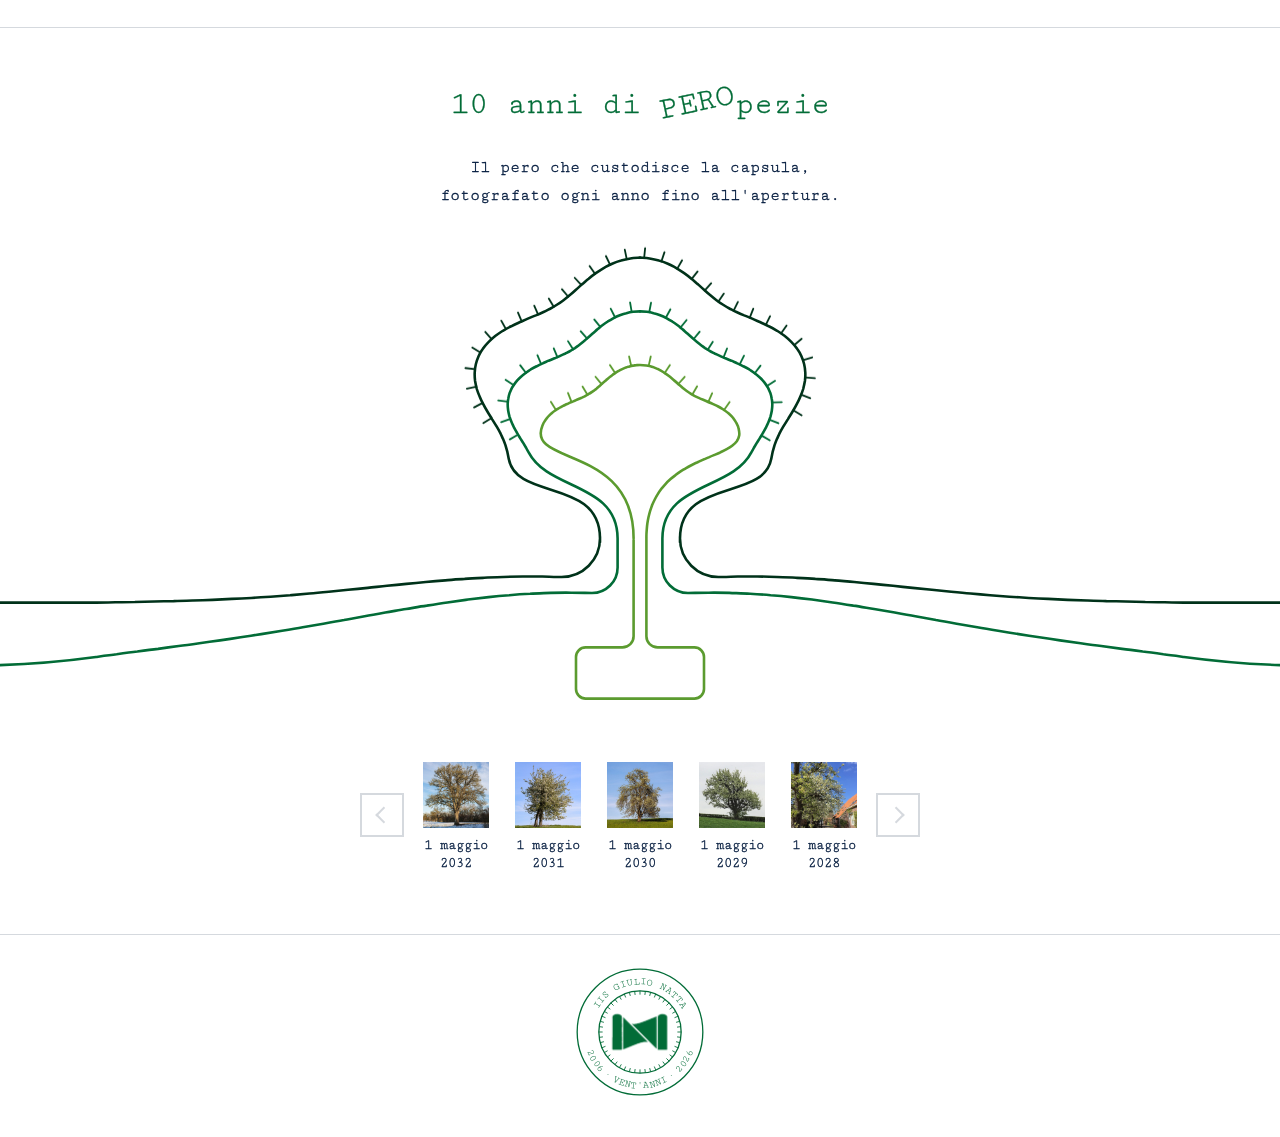
==== commit a969ba79: "Il progetto: testi definitivi e piede con il kit e le istruzioni per la foto del pero Co-Authored-By" ====
--- a/index.html
+++ b/index.html
@@ -22,7 +22,7 @@
     QUANDO SI MODIFICA UN FILE .css O .js, SI AUMENTA IL NUMERO DI UNO
     in tutte le pagine che lo caricano.
   -->
-  <link rel="stylesheet" href="grafica.css?v=12">
+  <link rel="stylesheet" href="grafica.css?v=13">
   <link rel="icon" href="immagini/logo-natta.png">
 </head>
 <body data-pagina="home">
@@ -182,7 +182,7 @@
   </footer>
 
   <script src="js/contenuti.js?v=1"></script>
-  <script src="js/comuni.js?v=9"></script>
+  <script src="js/comuni.js?v=10"></script>
   <script src="js/home.js?v=6"></script>
   <script src="js/foto-storiche.js?v=1"></script>
   <script src="js/peropezie.js?v=3"></script>
--- a/grafica.css
+++ b/grafica.css
@@ -799,8 +799,6 @@
   line-height: 1.7;
 }
 
-.piede-domanda { color: var(--grigio); }
-
 
 /* -----------------------------------------------------------------
    SCHERMI PIÙ LARGHI
@@ -899,6 +897,8 @@
 @media (min-width: 48rem) {
   .voci { grid-template-columns: repeat(2, 1fr); gap: 2rem 2.5rem; max-width: 52rem; }
   .date-due { grid-template-columns: repeat(2, 1fr); }
+  /* Le domande di "La capsula del tempo": una sotto l'altra */
+  .voci-colonna { grid-template-columns: 1fr; max-width: 40rem; gap: 1.5rem; }
 }
 
 
